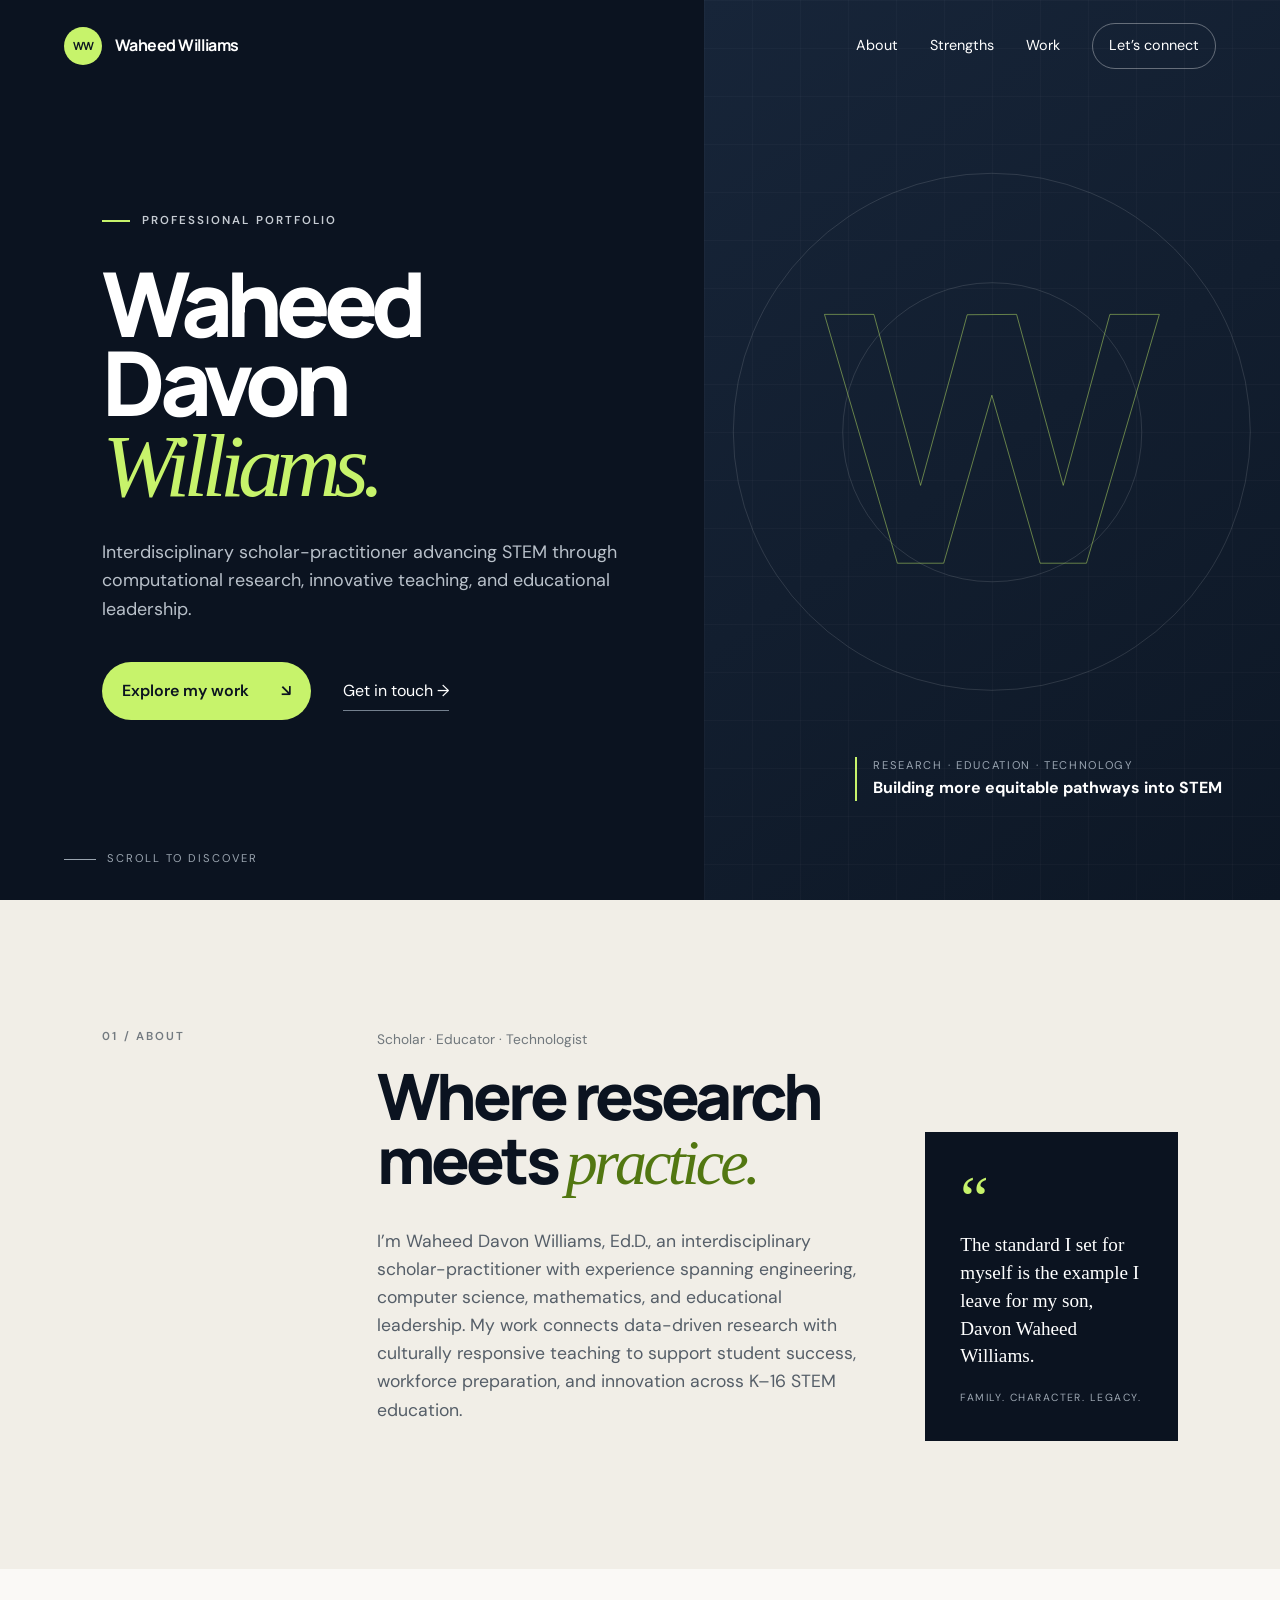
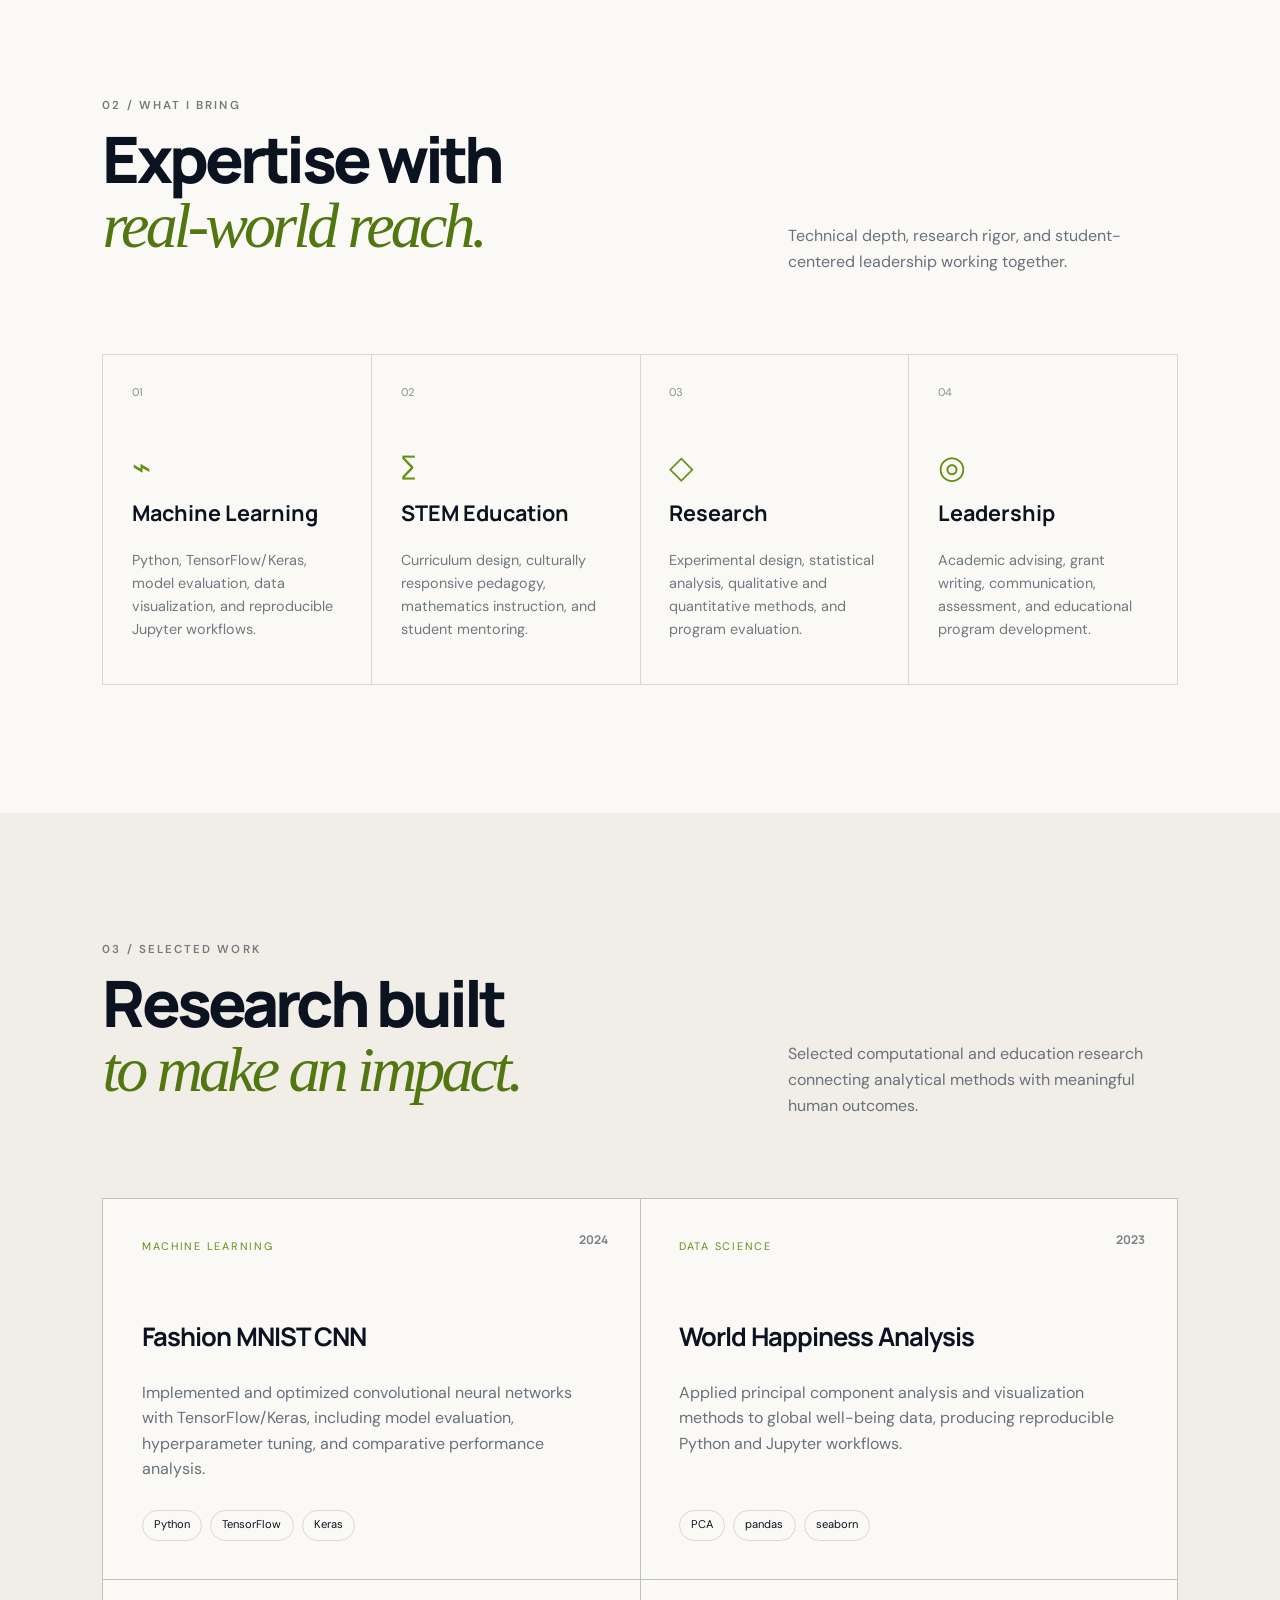
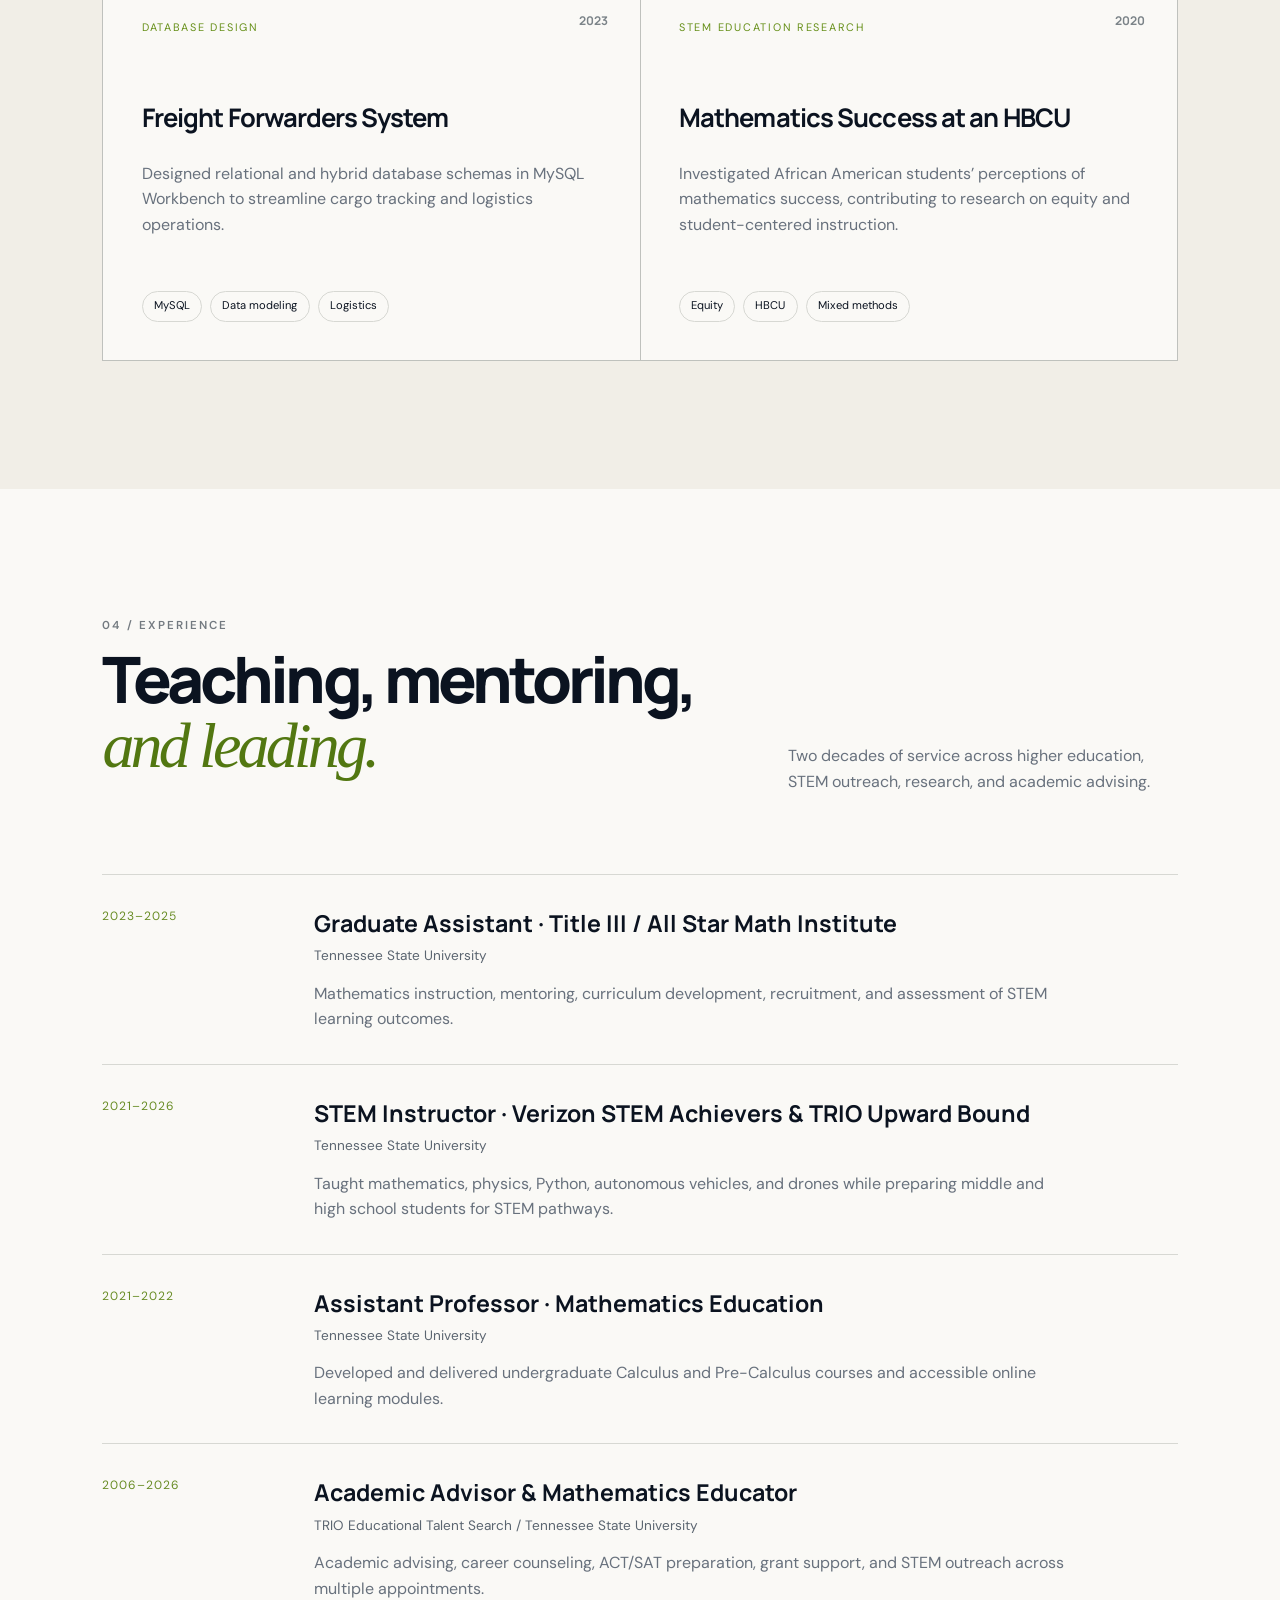
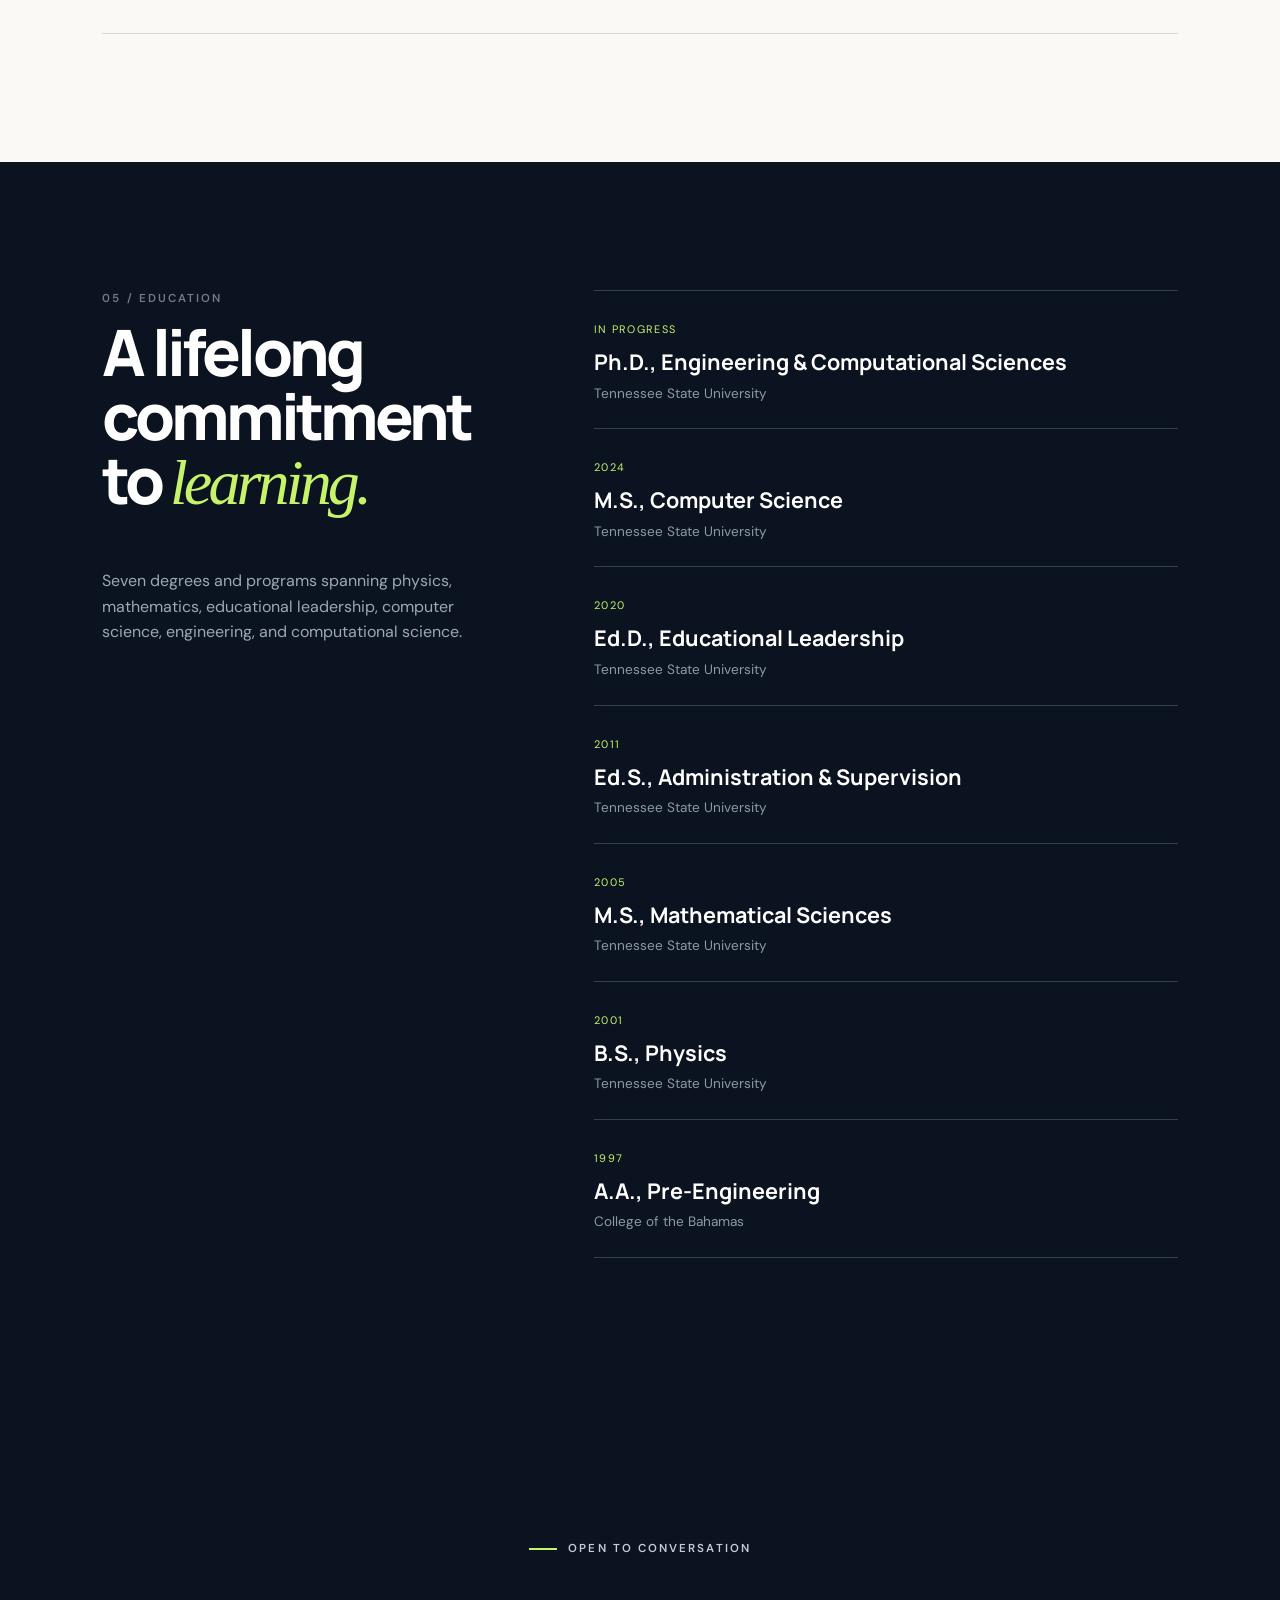
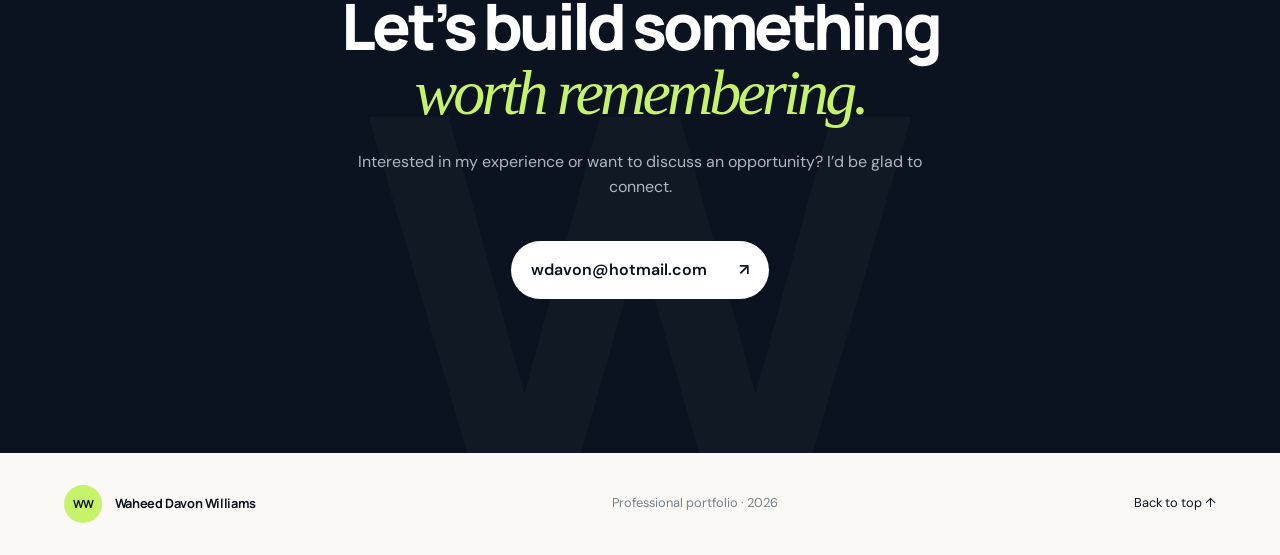
==== index.html @ 02e0afb8 "Publish professional portfolio" ====
<!doctype html>
<html lang="en">
<head>
  <meta charset="utf-8">
  <meta name="viewport" content="width=device-width, initial-scale=1">
  <meta name="description" content="Waheed Davon Williams, Ed.D. — scholar-practitioner in computational science, mathematics, STEM education, and educational leadership.">
  <meta name="theme-color" content="#0b1320">
  <title>Waheed Davon Williams — Professional Portfolio</title>
  <link rel="preconnect" href="https://fonts.googleapis.com">
  <link rel="preconnect" href="https://fonts.gstatic.com" crossorigin>
  <link href="https://fonts.googleapis.com/css2?family=DM+Sans:wght@400;500;600&family=Manrope:wght@600;700;800&display=swap" rel="stylesheet">
  <link rel="stylesheet" href="styles.css">
</head>
<body>
  <a class="skip-link" href="#main">Skip to content</a>
  <header class="site-header" id="top">
    <a class="brand" href="#top" aria-label="Waheed Davon Williams, home">
      <span class="brand-mark">WW</span>
      <span>Waheed Williams</span>
    </a>
    <button class="menu-toggle" type="button" aria-expanded="false" aria-controls="site-nav">
      <span></span><span></span><span></span><span class="sr-only">Open menu</span>
    </button>
    <nav id="site-nav" aria-label="Main navigation">
      <a href="#about">About</a>
      <a href="#strengths">Strengths</a>
      <a href="#work">Work</a>
      <a class="nav-cta" href="#contact">Let’s connect</a>
    </nav>
  </header>

  <main id="main">
    <section class="hero" aria-labelledby="hero-title">
      <div class="hero-copy reveal">
        <p class="eyebrow"><span></span> Professional portfolio</p>
        <h1 id="hero-title">Waheed Davon<br><em>Williams.</em></h1>
        <p class="hero-lede">Interdisciplinary scholar-practitioner advancing STEM through computational research, innovative teaching, and educational leadership.</p>
        <div class="hero-actions">
          <a class="button button-primary" href="#work">Explore my work <span aria-hidden="true">↘</span></a>
          <a class="text-link" href="#contact">Get in touch <span aria-hidden="true">→</span></a>
        </div>
      </div>
      <div class="hero-art reveal" aria-hidden="true">
        <div class="orbit orbit-one"></div>
        <div class="orbit orbit-two"></div>
        <div class="monogram">W</div>
        <div class="hero-note"><span>Research · Education · Technology</span><strong>Building more equitable pathways into STEM</strong></div>
      </div>
      <a class="scroll-cue" href="#about" aria-label="Scroll to about section"><span></span> Scroll to discover</a>
    </section>

    <section class="statement" id="about">
      <p class="section-number">01 / About</p>
      <div class="statement-copy reveal">
        <p class="kicker">Scholar · Educator · Technologist</p>
        <h2>Where research meets <em>practice.</em></h2>
        <p>I’m Waheed Davon Williams, Ed.D., an interdisciplinary scholar-practitioner with experience spanning engineering, computer science, mathematics, and educational leadership. My work connects data-driven research with culturally responsive teaching to support student success, workforce preparation, and innovation across K–16 STEM education.</p>
      </div>
      <aside class="personal-card reveal">
        <span class="quote-mark">“</span>
        <p>The standard I set for myself is the example I leave for my son, Davon Waheed Williams.</p>
        <span class="card-label">Family. Character. Legacy.</span>
      </aside>
    </section>

    <section class="strengths" id="strengths">
      <div class="section-heading reveal">
        <div><p class="section-number">02 / What I bring</p><h2>Expertise with<br><em>real-world reach.</em></h2></div>
        <p>Technical depth, research rigor, and student-centered leadership working together.</p>
      </div>
      <div class="strength-grid">
        <article class="strength-card reveal"><span>01</span><div class="icon">⌁</div><h3>Machine Learning</h3><p>Python, TensorFlow/Keras, model evaluation, data visualization, and reproducible Jupyter workflows.</p></article>
        <article class="strength-card reveal"><span>02</span><div class="icon">∑</div><h3>STEM Education</h3><p>Curriculum design, culturally responsive pedagogy, mathematics instruction, and student mentoring.</p></article>
        <article class="strength-card reveal"><span>03</span><div class="icon">◇</div><h3>Research</h3><p>Experimental design, statistical analysis, qualitative and quantitative methods, and program evaluation.</p></article>
        <article class="strength-card reveal"><span>04</span><div class="icon">◎</div><h3>Leadership</h3><p>Academic advising, grant writing, communication, assessment, and educational program development.</p></article>
      </div>
    </section>

    <section class="work" id="work">
      <div class="section-heading reveal">
        <div><p class="section-number">03 / Selected work</p><h2>Research built<br><em>to make an impact.</em></h2></div>
        <p>Selected computational and education research connecting analytical methods with meaningful human outcomes.</p>
      </div>
      <div class="project-grid">
        <article class="project-card reveal"><span class="project-year">2024</span><p class="project-type">Machine learning</p><h3>Fashion MNIST CNN</h3><p>Implemented and optimized convolutional neural networks with TensorFlow/Keras, including model evaluation, hyperparameter tuning, and comparative performance analysis.</p><div class="tags"><span>Python</span><span>TensorFlow</span><span>Keras</span></div></article>
        <article class="project-card reveal"><span class="project-year">2023</span><p class="project-type">Data science</p><h3>World Happiness Analysis</h3><p>Applied principal component analysis and visualization methods to global well-being data, producing reproducible Python and Jupyter workflows.</p><div class="tags"><span>PCA</span><span>pandas</span><span>seaborn</span></div></article>
        <article class="project-card reveal"><span class="project-year">2023</span><p class="project-type">Database design</p><h3>Freight Forwarders System</h3><p>Designed relational and hybrid database schemas in MySQL Workbench to streamline cargo tracking and logistics operations.</p><div class="tags"><span>MySQL</span><span>Data modeling</span><span>Logistics</span></div></article>
        <article class="project-card reveal"><span class="project-year">2020</span><p class="project-type">STEM education research</p><h3>Mathematics Success at an HBCU</h3><p>Investigated African American students’ perceptions of mathematics success, contributing to research on equity and student-centered instruction.</p><div class="tags"><span>Equity</span><span>HBCU</span><span>Mixed methods</span></div></article>
      </div>
    </section>

    <section class="experience" id="experience">
      <div class="section-heading reveal"><div><p class="section-number">04 / Experience</p><h2>Teaching, mentoring,<br><em>and leading.</em></h2></div><p>Two decades of service across higher education, STEM outreach, research, and academic advising.</p></div>
      <div class="timeline reveal">
        <article><p>2023–2025</p><div><h3>Graduate Assistant · Title III / All Star Math Institute</h3><span>Tennessee State University</span><p>Mathematics instruction, mentoring, curriculum development, recruitment, and assessment of STEM learning outcomes.</p></div></article>
        <article><p>2021–2026</p><div><h3>STEM Instructor · Verizon STEM Achievers & TRIO Upward Bound</h3><span>Tennessee State University</span><p>Taught mathematics, physics, Python, autonomous vehicles, and drones while preparing middle and high school students for STEM pathways.</p></div></article>
        <article><p>2021–2022</p><div><h3>Assistant Professor · Mathematics Education</h3><span>Tennessee State University</span><p>Developed and delivered undergraduate Calculus and Pre-Calculus courses and accessible online learning modules.</p></div></article>
        <article><p>2006–2026</p><div><h3>Academic Advisor & Mathematics Educator</h3><span>TRIO Educational Talent Search / Tennessee State University</span><p>Academic advising, career counseling, ACT/SAT preparation, grant support, and STEM outreach across multiple appointments.</p></div></article>
      </div>
    </section>

    <section class="education" id="education">
      <div class="education-intro reveal"><p class="section-number">05 / Education</p><h2>A lifelong commitment<br>to <em>learning.</em></h2><p>Seven degrees and programs spanning physics, mathematics, educational leadership, computer science, engineering, and computational science.</p></div>
      <div class="degree-list reveal">
        <article><span>In progress</span><h3>Ph.D., Engineering & Computational Sciences</h3><p>Tennessee State University</p></article>
        <article><span>2024</span><h3>M.S., Computer Science</h3><p>Tennessee State University</p></article>
        <article><span>2020</span><h3>Ed.D., Educational Leadership</h3><p>Tennessee State University</p></article>
        <article><span>2011</span><h3>Ed.S., Administration & Supervision</h3><p>Tennessee State University</p></article>
        <article><span>2005</span><h3>M.S., Mathematical Sciences</h3><p>Tennessee State University</p></article>
        <article><span>2001</span><h3>B.S., Physics</h3><p>Tennessee State University</p></article>
        <article><span>1997</span><h3>A.A., Pre-Engineering</h3><p>College of the Bahamas</p></article>
      </div>
    </section>

    <section class="contact" id="contact">
      <div class="contact-inner reveal">
        <p class="eyebrow"><span></span> Open to conversation</p>
        <h2>Let’s build something<br><em>worth remembering.</em></h2>
        <p>Interested in my experience or want to discuss an opportunity? I’d be glad to connect.</p>
        <a class="button button-light" href="mailto:wdavon@hotmail.com">wdavon@hotmail.com <span aria-hidden="true">↗</span></a>
      </div>
    </section>
  </main>

  <footer>
    <a class="brand footer-brand" href="#top"><span class="brand-mark">WW</span><span>Waheed Davon Williams</span></a>
    <p>Professional portfolio · <span id="year"></span></p>
    <a href="#top">Back to top ↑</a>
  </footer>
  <script src="script.js"></script>
</body>
</html>
---- styles.css ----
:root{--ink:#0b1320;--cream:#f1eee7;--paper:#faf9f6;--lime:#c7f36b;--muted:#68717d;--line:#d7d8d3;--serif:Georgia,'Times New Roman',serif;--sans:'DM Sans',Arial,sans-serif;--display:'Manrope',Arial,sans-serif}
*{box-sizing:border-box}html{scroll-behavior:smooth}body{margin:0;background:var(--paper);color:var(--ink);font-family:var(--sans);font-size:16px;line-height:1.6}a{color:inherit;text-decoration:none}button{font:inherit}.skip-link{position:fixed;left:1rem;top:-4rem;background:var(--lime);padding:.7rem 1rem;z-index:100}.skip-link:focus{top:1rem}.sr-only{position:absolute;width:1px;height:1px;padding:0;margin:-1px;overflow:hidden;clip:rect(0,0,0,0);white-space:nowrap;border:0}
.site-header{height:92px;display:flex;align-items:center;justify-content:space-between;padding:0 clamp(1.25rem,5vw,5.5rem);position:absolute;width:100%;z-index:10;color:white}.brand{display:flex;align-items:center;gap:.8rem;font-family:var(--display);font-weight:700;letter-spacing:-.03em}.brand-mark{width:38px;height:38px;border-radius:50%;display:grid;place-items:center;background:var(--lime);color:var(--ink);font-size:.7rem;letter-spacing:-.08em}.site-header nav{display:flex;align-items:center;gap:2rem;font-size:.9rem}.site-header nav a:not(.nav-cta):hover{color:var(--lime)}.nav-cta{border:1px solid rgba(255,255,255,.35);padding:.65rem 1rem;border-radius:2rem}.nav-cta:hover{background:white;color:var(--ink)}.menu-toggle{display:none;background:none;border:0;padding:.5rem}.menu-toggle span:not(.sr-only){display:block;width:24px;height:2px;background:#fff;margin:5px}
.hero{min-height:760px;height:100vh;display:grid;grid-template-columns:55% 45%;background:var(--ink);color:white;position:relative;overflow:hidden}.hero-copy{align-self:center;padding:7rem 2rem 5rem clamp(1.25rem,8vw,9rem);position:relative;z-index:2}.eyebrow,.section-number{text-transform:uppercase;letter-spacing:.18em;font-size:.72rem;font-weight:600}.eyebrow{display:flex;align-items:center;gap:.7rem;color:#c6ccd3}.eyebrow span{width:28px;height:2px;background:var(--lime)}h1,h2,h3,p{margin-top:0}h1{font:800 clamp(3.7rem,7vw,7.8rem)/.89 var(--display);letter-spacing:-.075em;margin:2rem 0}h1 em,h2 em{font-family:var(--serif);font-weight:400;color:var(--lime)}.hero-lede{max-width:620px;color:#b9c1ca;font-size:clamp(1.05rem,1.4vw,1.3rem)}.hero-actions{display:flex;align-items:center;gap:2rem;margin-top:2.4rem}.button{display:inline-flex;align-items:center;justify-content:space-between;gap:2rem;border-radius:3rem;padding:1rem 1.25rem;font-weight:600}.button-primary{background:var(--lime);color:var(--ink)}.button:hover span{transform:translate(3px,-3px)}.button span{transition:.2s}.text-link{border-bottom:1px solid #74808e;padding:.4rem 0}.hero-art{position:relative;background:linear-gradient(145deg,#172539,#0d1725);overflow:hidden}.hero-art:after{content:"";position:absolute;inset:0;background-image:linear-gradient(rgba(255,255,255,.025) 1px,transparent 1px),linear-gradient(90deg,rgba(255,255,255,.025) 1px,transparent 1px);background-size:48px 48px}.monogram{position:absolute;z-index:2;left:50%;top:48%;transform:translate(-50%,-50%);font:800 clamp(12rem,27vw,30rem)/1 var(--display);color:transparent;-webkit-text-stroke:1px rgba(199,243,107,.55);opacity:.85}.orbit{position:absolute;border:1px solid rgba(255,255,255,.12);border-radius:50%;left:50%;top:48%;transform:translate(-50%,-50%)}.orbit-one{width:52%;aspect-ratio:1}.orbit-two{width:90%;aspect-ratio:1}.hero-note{position:absolute;z-index:3;right:10%;bottom:11%;border-left:2px solid var(--lime);padding-left:1rem;display:flex;flex-direction:column}.hero-note span{font-size:.7rem;text-transform:uppercase;letter-spacing:.15em;color:#99a4b1}.scroll-cue{position:absolute;z-index:4;bottom:2rem;left:clamp(1.25rem,5vw,5.5rem);font-size:.7rem;text-transform:uppercase;letter-spacing:.17em;color:#9aa4af;display:flex;align-items:center;gap:.7rem}.scroll-cue span{display:block;width:32px;height:1px;background:#9aa4af}
.statement,.strengths,.work{padding:clamp(5rem,10vw,9rem) clamp(1.25rem,8vw,9rem)}.statement{display:grid;grid-template-columns:1fr 2.3fr 1.2fr;gap:clamp(2rem,5vw,6rem);background:var(--cream)}.section-number{color:#737a80}.kicker{color:#70777c;font-size:.86rem}.statement h2,.section-heading h2,.contact h2{font:800 clamp(2.7rem,5vw,5rem)/1 var(--display);letter-spacing:-.06em;margin:.5rem 0 2rem}.statement h2 em,.section-heading h2 em{color:#527711}.statement-copy>p:last-child{font-size:1.1rem;color:#555e68;max-width:700px}.personal-card{align-self:end;background:var(--ink);color:white;padding:2.2rem;min-height:300px;display:flex;flex-direction:column;justify-content:space-between}.quote-mark{font:4rem/1 var(--serif);color:var(--lime)}.personal-card p{font:1.2rem/1.45 var(--serif)}.card-label{font-size:.65rem;color:#9da7b2;text-transform:uppercase;letter-spacing:.14em}
.strengths{background:var(--paper)}.section-heading{display:flex;justify-content:space-between;gap:3rem;align-items:end;margin-bottom:4rem}.section-heading>p{max-width:390px;color:var(--muted)}.strength-grid{display:grid;grid-template-columns:repeat(4,1fr);border-top:1px solid var(--line);border-left:1px solid var(--line)}.strength-card{padding:1.8rem;min-height:330px;border-right:1px solid var(--line);border-bottom:1px solid var(--line);display:flex;flex-direction:column;transition:.25s}.strength-card:hover{background:var(--ink);color:white;transform:translateY(-6px)}.strength-card>span{font-size:.7rem;color:#8a9094}.strength-card .icon{font-size:2rem;color:#668f18;margin:2.5rem 0 auto}.strength-card h3{font:700 1.35rem var(--display)}.strength-card p{font-size:.9rem;color:#707880}.strength-card:hover p{color:#abb5bf}
.work{background:var(--cream)}.work-placeholder{display:grid;grid-template-columns:160px 1fr auto;gap:2rem;align-items:center;background:var(--ink);color:white;padding:2rem}.placeholder-mark{height:150px;display:grid;place-items:center;background:var(--lime);color:var(--ink);font:800 2rem var(--display)}.work-placeholder span{color:var(--lime);font-size:.7rem;text-transform:uppercase;letter-spacing:.15em}.work-placeholder h3{font:700 clamp(1.5rem,2.5vw,2.5rem) var(--display);margin:.6rem 0}.work-placeholder p{color:#9ca7b3;margin:0}.work-placeholder>a{font-size:2rem;padding:1rem}
.contact{background:var(--ink);color:white;text-align:center;padding:clamp(6rem,12vw,11rem) 1.5rem;position:relative;overflow:hidden}.contact:before{content:"W";position:absolute;inset:auto 0 -20%;font:800 35rem/1 var(--display);color:rgba(255,255,255,.025)}.contact-inner{position:relative;z-index:1;display:flex;flex-direction:column;align-items:center}.contact h2{margin:1.5rem 0}.contact p:not(.eyebrow){color:#aeb7c1;max-width:600px}.button-light{background:white;color:var(--ink);margin-top:1.6rem}.contact small{margin-top:1rem;color:#77828f}footer{padding:2rem clamp(1.25rem,5vw,5.5rem);display:flex;justify-content:space-between;align-items:center;font-size:.8rem}footer p{margin:0;color:#7a8188}
.reveal{opacity:0;transform:translateY(25px);transition:opacity .7s ease,transform .7s ease}.reveal.visible{opacity:1;transform:none}
@media(max-width:900px){.site-header nav{display:none;position:absolute;top:75px;right:1.25rem;left:1.25rem;background:var(--paper);color:var(--ink);padding:1.5rem;flex-direction:column;align-items:flex-start}.site-header nav.open{display:flex}.menu-toggle{display:block}.hero{height:auto;min-height:900px;grid-template-columns:1fr}.hero-copy{padding-top:10rem}.hero-art{min-height:350px}.scroll-cue{display:none}.statement{grid-template-columns:1fr}.personal-card{max-width:420px}.strength-grid{grid-template-columns:repeat(2,1fr)}.section-heading{align-items:start}.work-placeholder{grid-template-columns:100px 1fr}.placeholder-mark{height:100px}.work-placeholder>a{display:none}}
@media(max-width:580px){.site-header{height:74px}.brand>span:last-child{font-size:.9rem}.hero-copy{padding:8rem 1.25rem 4rem}.hero-actions{align-items:flex-start;flex-direction:column;gap:1rem}h1{font-size:3.5rem}.statement,.strengths,.work{padding:4.5rem 1.25rem}.section-heading{display:block}.strength-grid{grid-template-columns:1fr}.strength-card{min-height:260px}.work-placeholder{grid-template-columns:1fr}.placeholder-mark{width:80px;height:80px}.contact{padding:6rem 1.25rem}footer{flex-direction:column;gap:1.2rem}.footer-brand{order:-1}}
@media(prefers-reduced-motion:reduce){html{scroll-behavior:auto}.reveal{opacity:1;transform:none;transition:none}}

/* Resume-driven portfolio sections */
.experience,.education{padding:clamp(5rem,10vw,9rem) clamp(1.25rem,8vw,9rem)}
.project-grid{display:grid;grid-template-columns:repeat(2,1fr);gap:1px;background:#bfc1bd;border:1px solid #bfc1bd}.project-card{background:var(--paper);padding:clamp(1.5rem,3vw,3rem);min-height:380px;position:relative;display:flex;flex-direction:column}.project-year{position:absolute;right:2rem;top:2rem;font:700 .75rem var(--display);color:#7b8388}.project-type{text-transform:uppercase;letter-spacing:.16em;font-size:.68rem;color:#668f18;margin-bottom:4rem}.project-card h3{font:700 clamp(1.5rem,2vw,2rem) var(--display);letter-spacing:-.035em}.project-card>p:not(.project-type){color:var(--muted);max-width:520px}.tags{display:flex;gap:.5rem;flex-wrap:wrap;margin-top:auto}.tags span{font-size:.7rem;border:1px solid var(--line);border-radius:2rem;padding:.35rem .7rem}
.experience{background:var(--paper)}.timeline{border-top:1px solid var(--line)}.timeline article{display:grid;grid-template-columns:180px 1fr;gap:2rem;padding:2rem 0;border-bottom:1px solid var(--line)}.timeline article>p{font-size:.75rem;color:#688c24;letter-spacing:.08em}.timeline h3{font:700 clamp(1.15rem,2vw,1.45rem) var(--display);margin:0 0 .2rem}.timeline span{font-size:.85rem;color:#5b6570}.timeline div>p{color:var(--muted);margin:.8rem 0 0;max-width:760px}
.education{background:var(--ink);color:white;display:grid;grid-template-columns:1fr 1.5fr;gap:clamp(3rem,8vw,9rem)}.education-intro{position:sticky;top:3rem;align-self:start}.education-intro h2{font:800 clamp(2.7rem,5vw,5rem)/1 var(--display);letter-spacing:-.06em}.education-intro h2 em{font-family:var(--serif);font-weight:400;color:var(--lime)}.education-intro>p:last-child{color:#9da8b4;max-width:450px}.degree-list article{border-top:1px solid #35404c;padding:1.5rem 0}.degree-list article:last-child{border-bottom:1px solid #35404c}.degree-list span{color:var(--lime);font-size:.68rem;text-transform:uppercase;letter-spacing:.12em}.degree-list h3{font:700 clamp(1rem,1.8vw,1.35rem) var(--display);margin:.4rem 0}.degree-list p{color:#8d99a6;margin:0;font-size:.85rem}
@media(max-width:900px){.project-grid{grid-template-columns:1fr}.education{grid-template-columns:1fr}.education-intro{position:static}}
@media(max-width:580px){.experience,.education{padding:4.5rem 1.25rem}.project-card{min-height:360px}.timeline article{grid-template-columns:1fr;gap:.3rem}}
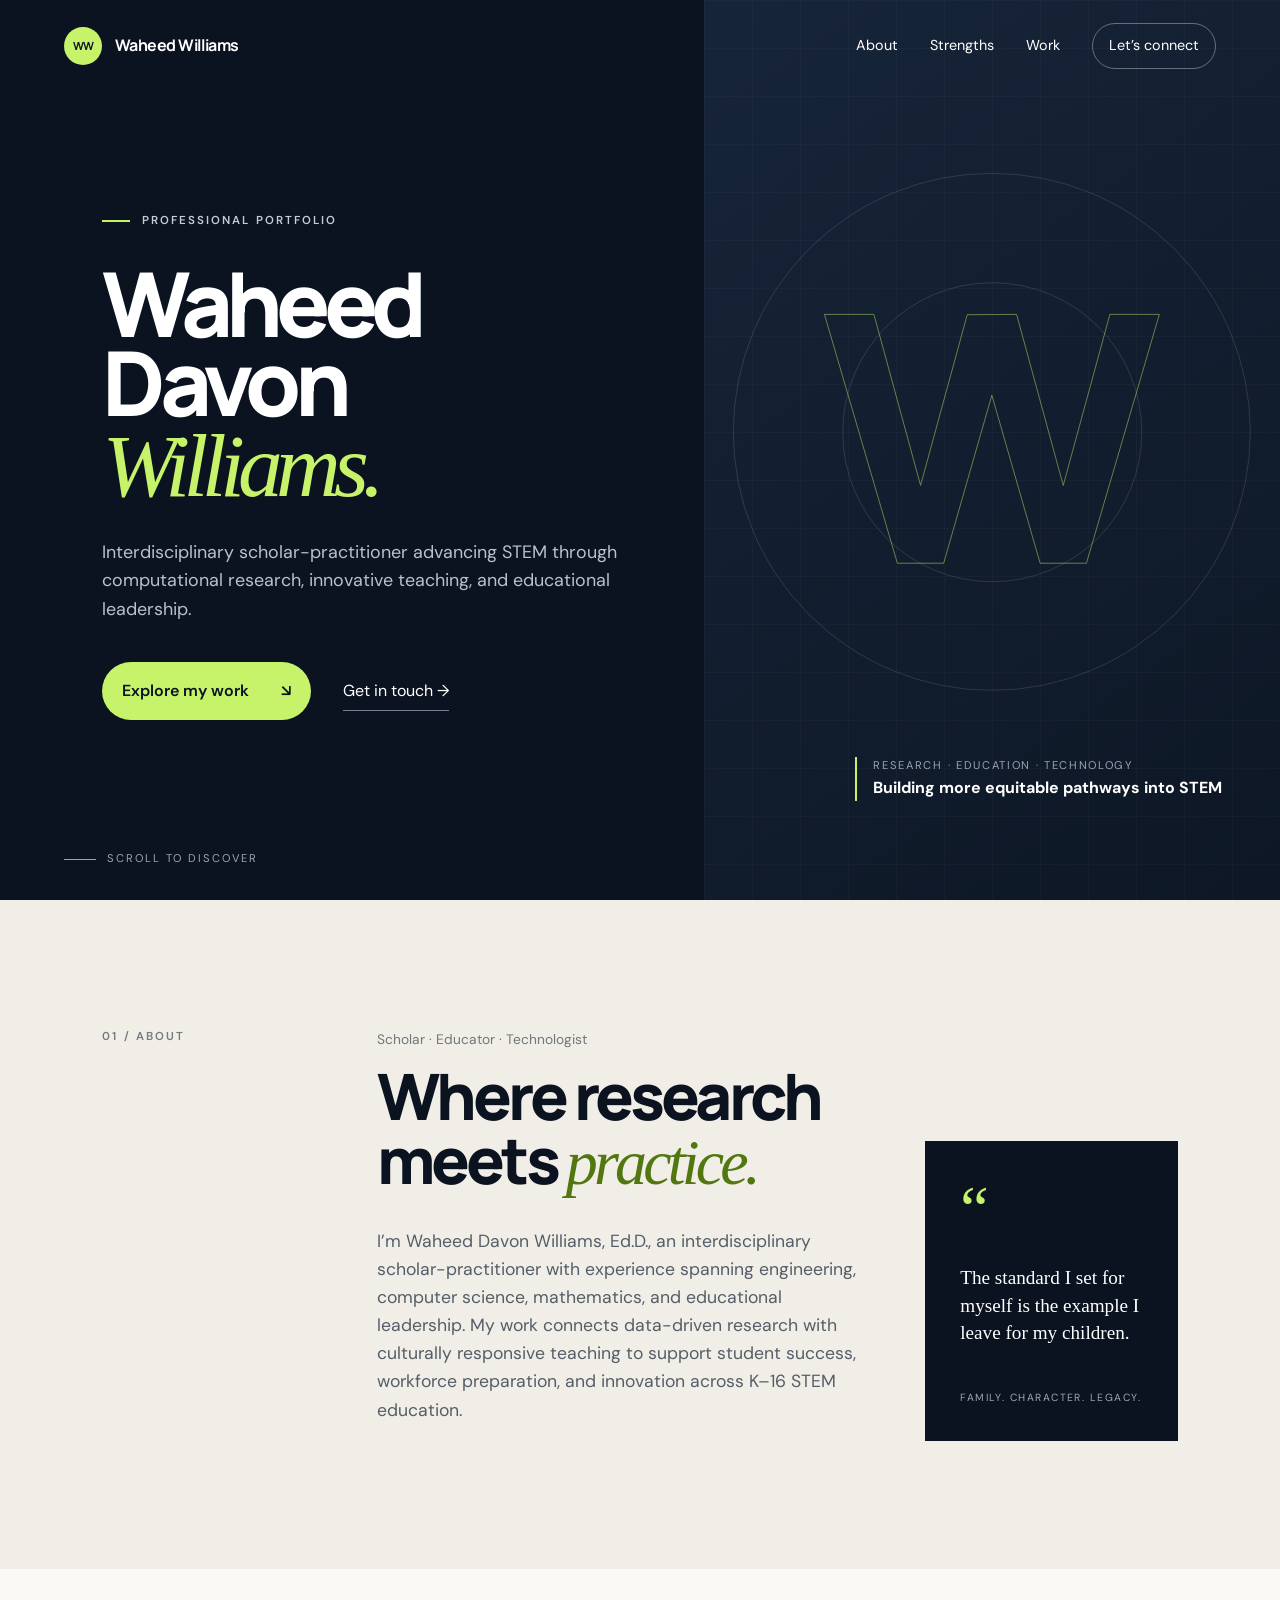
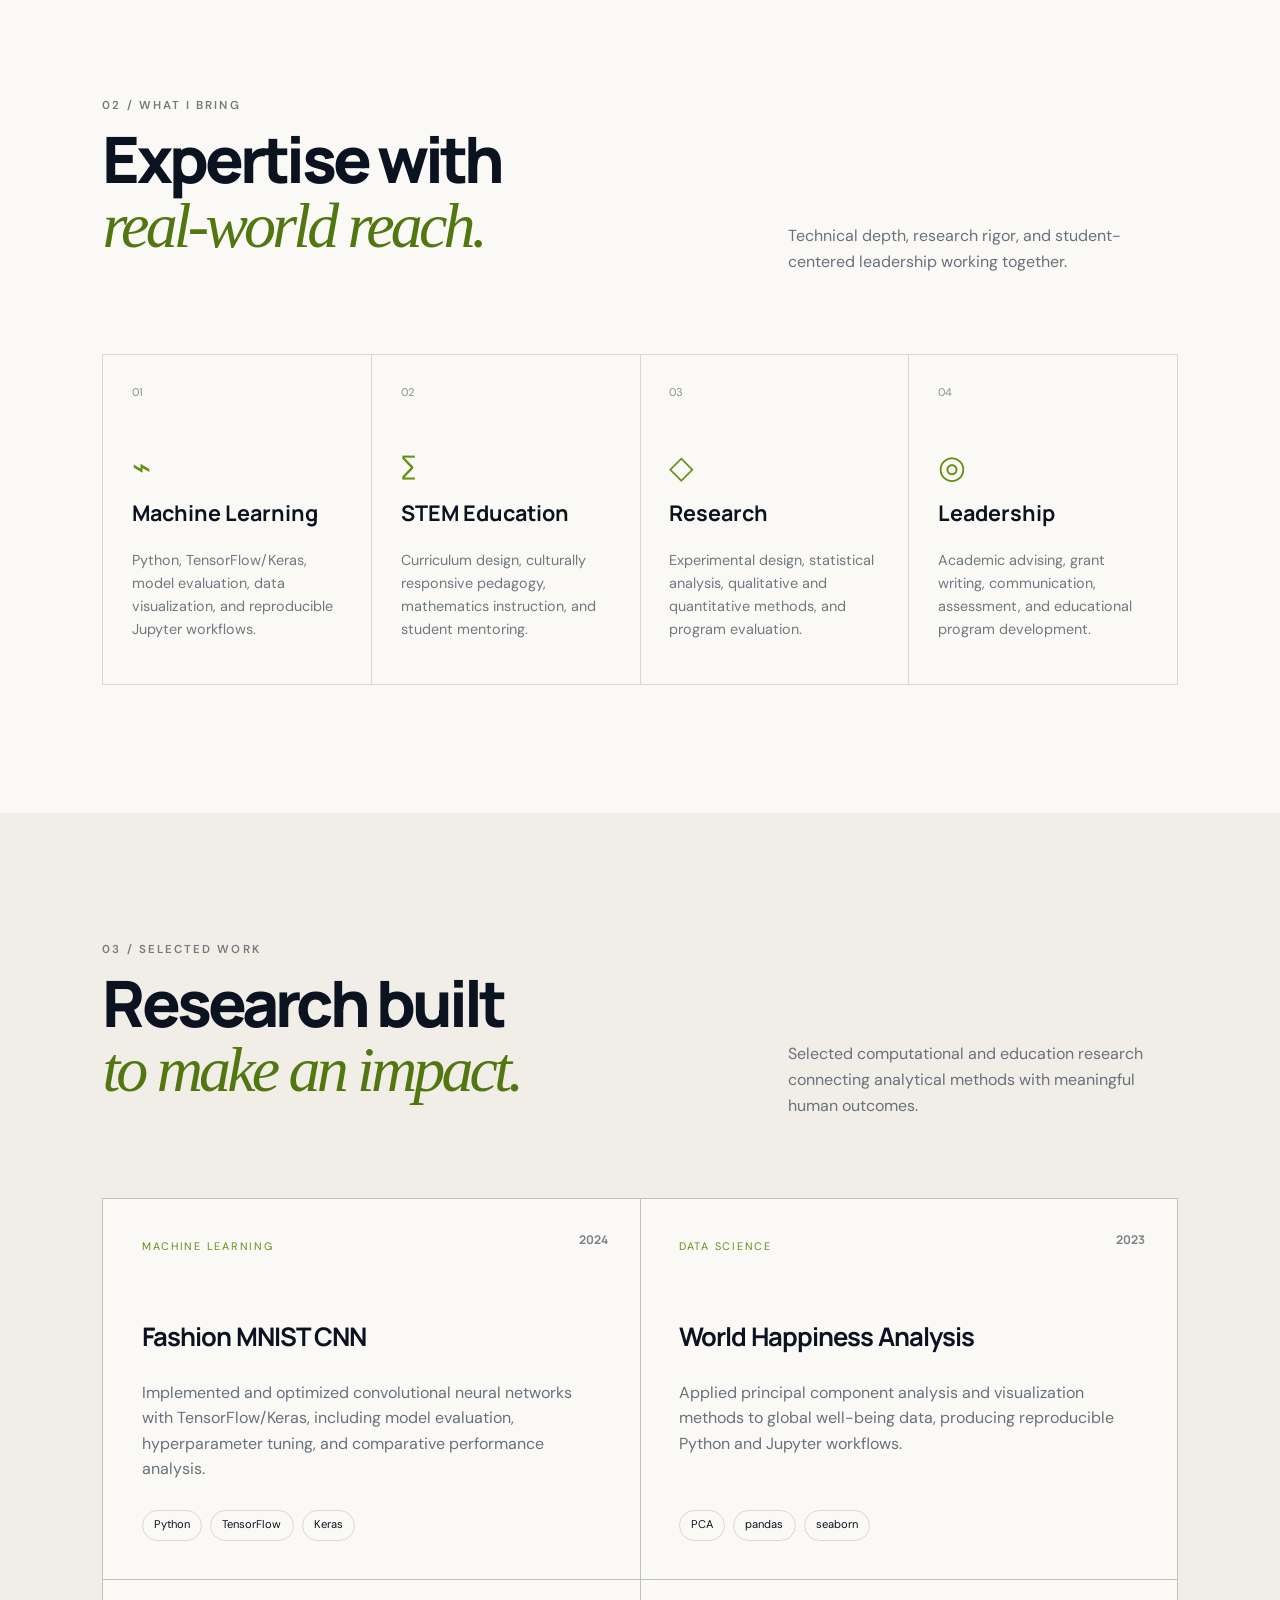
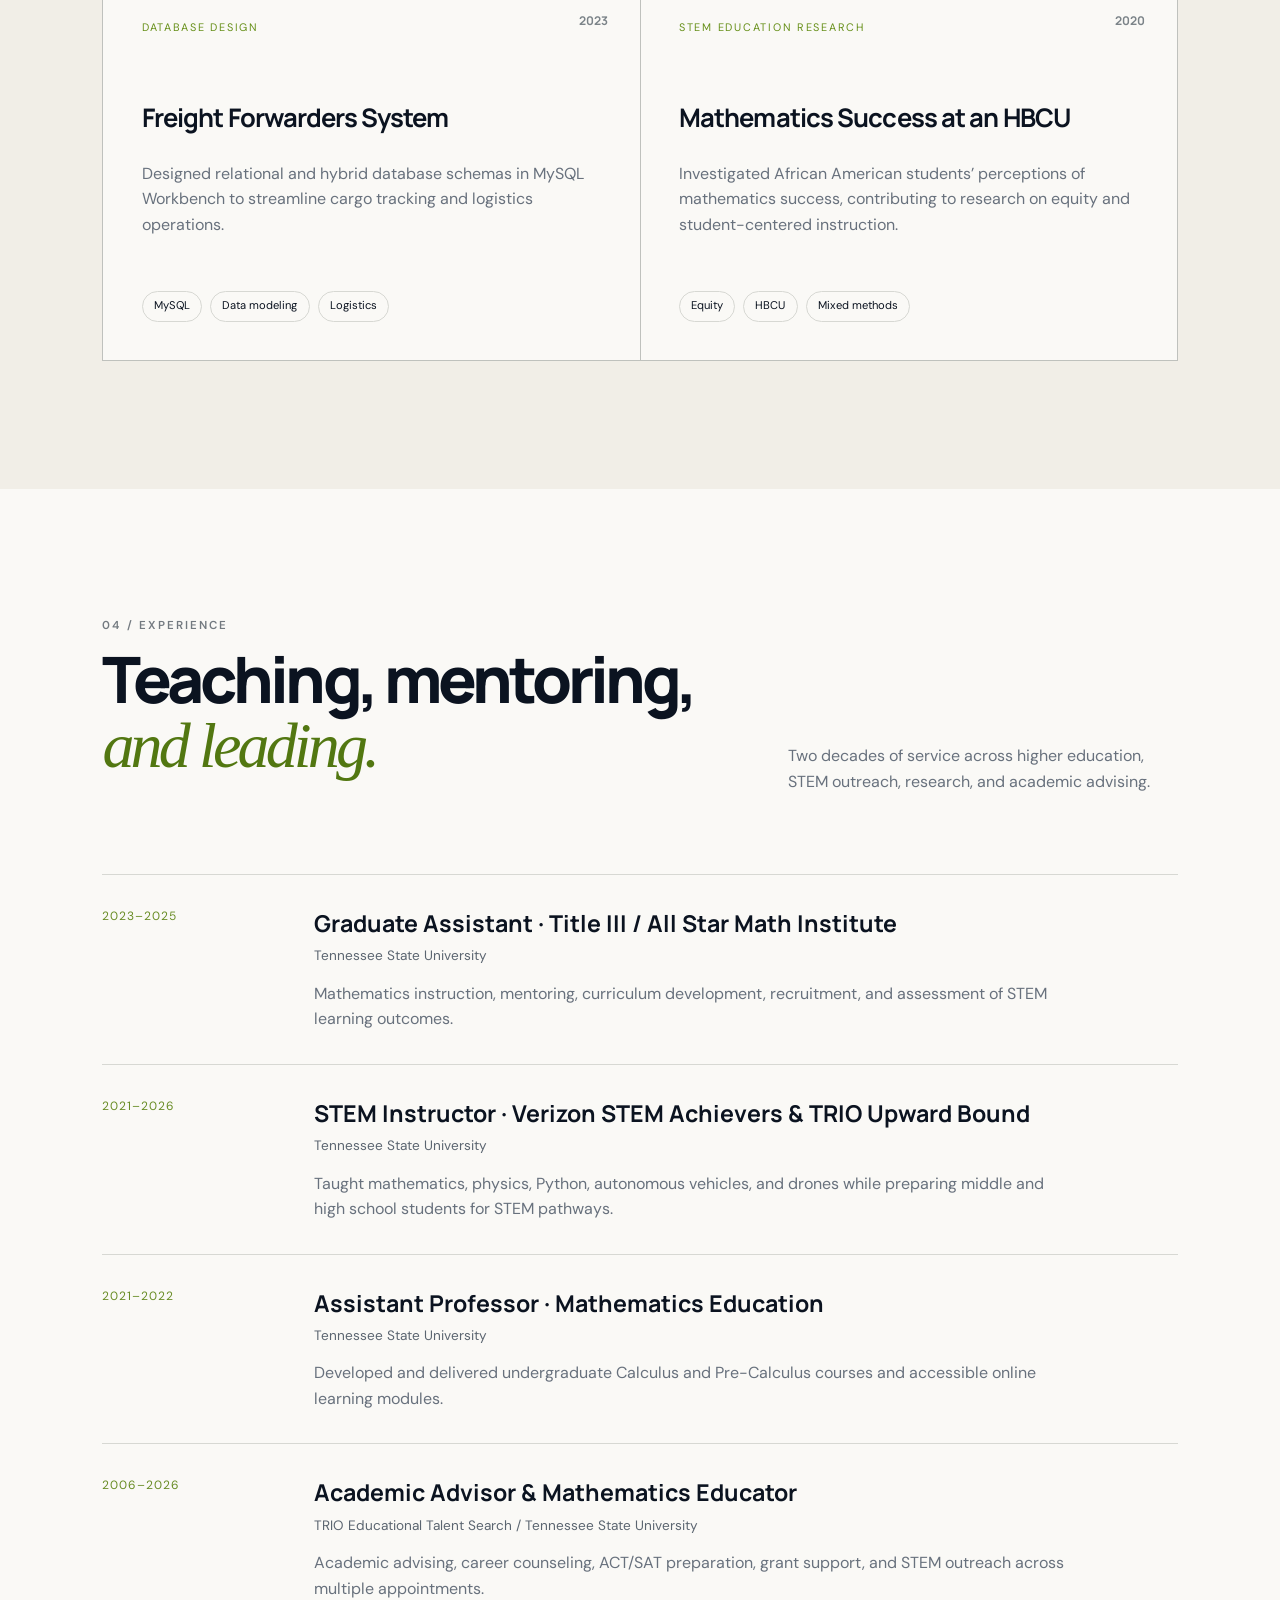
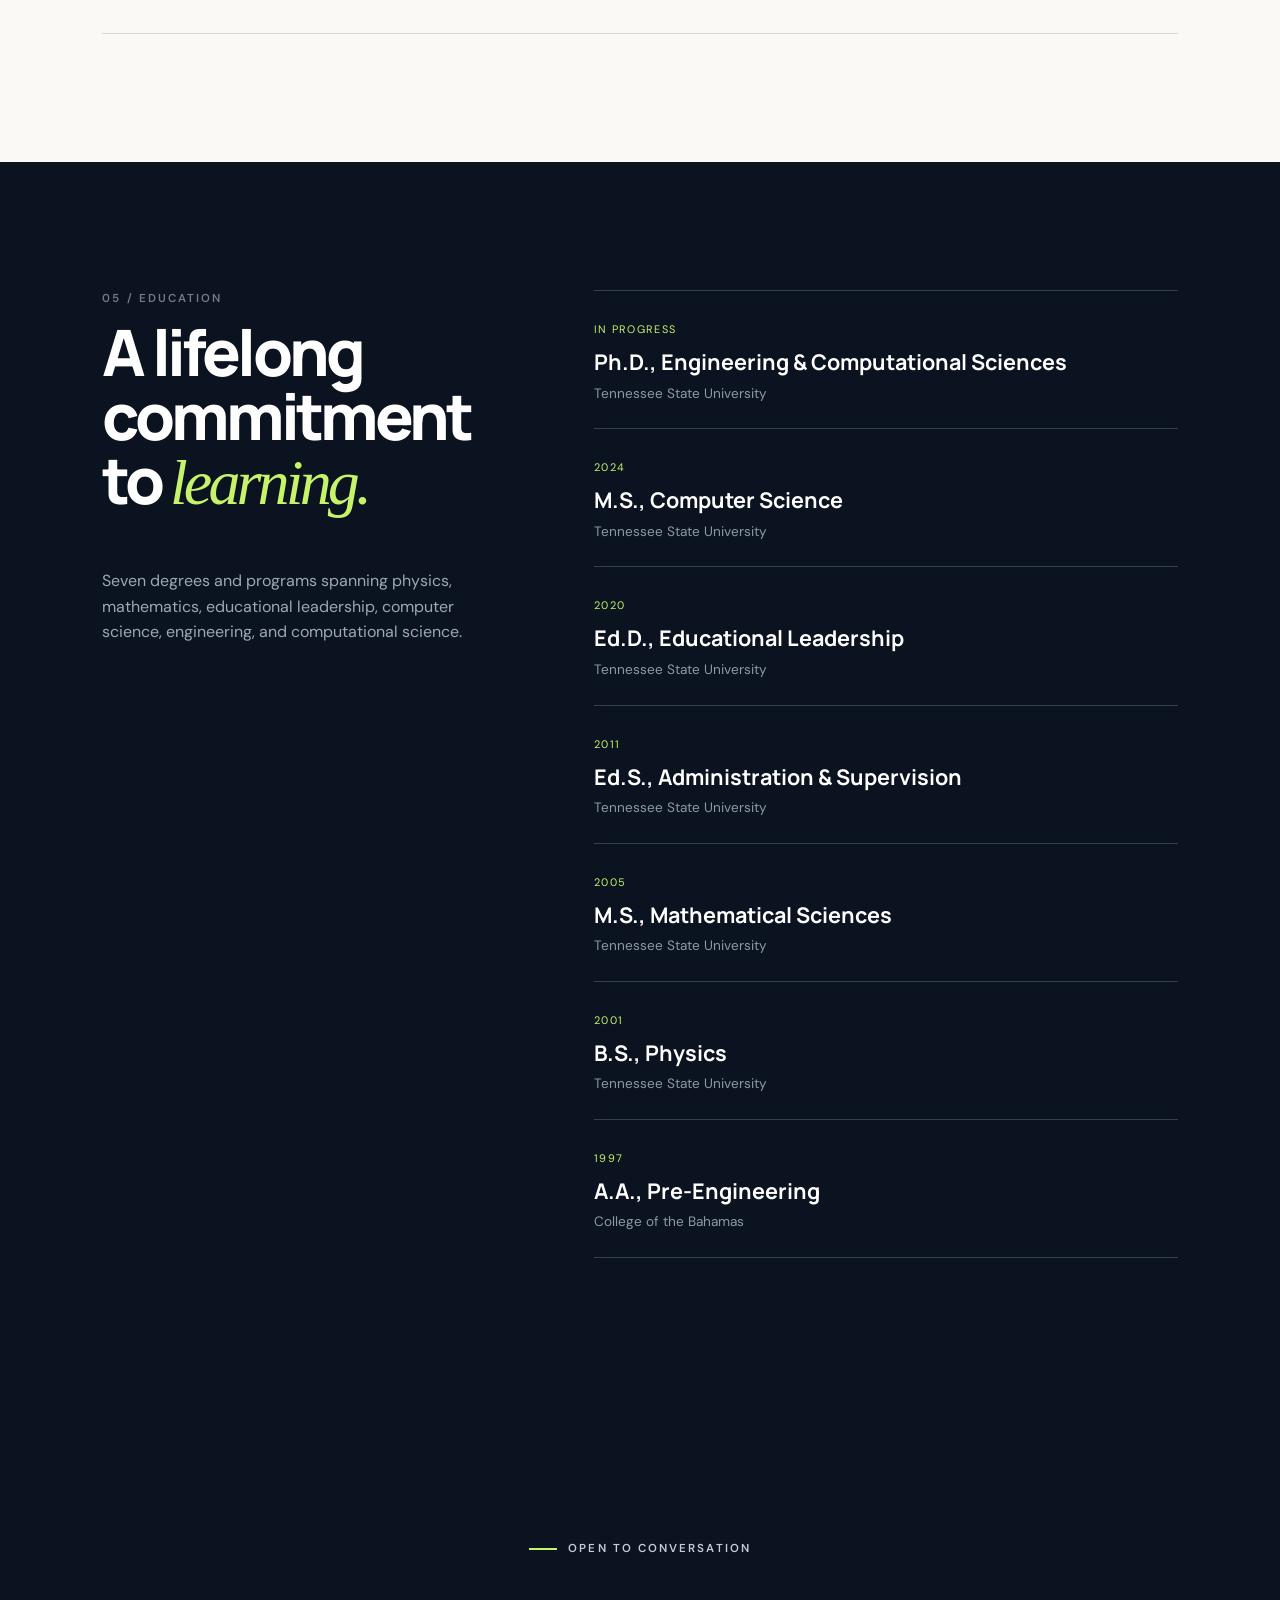
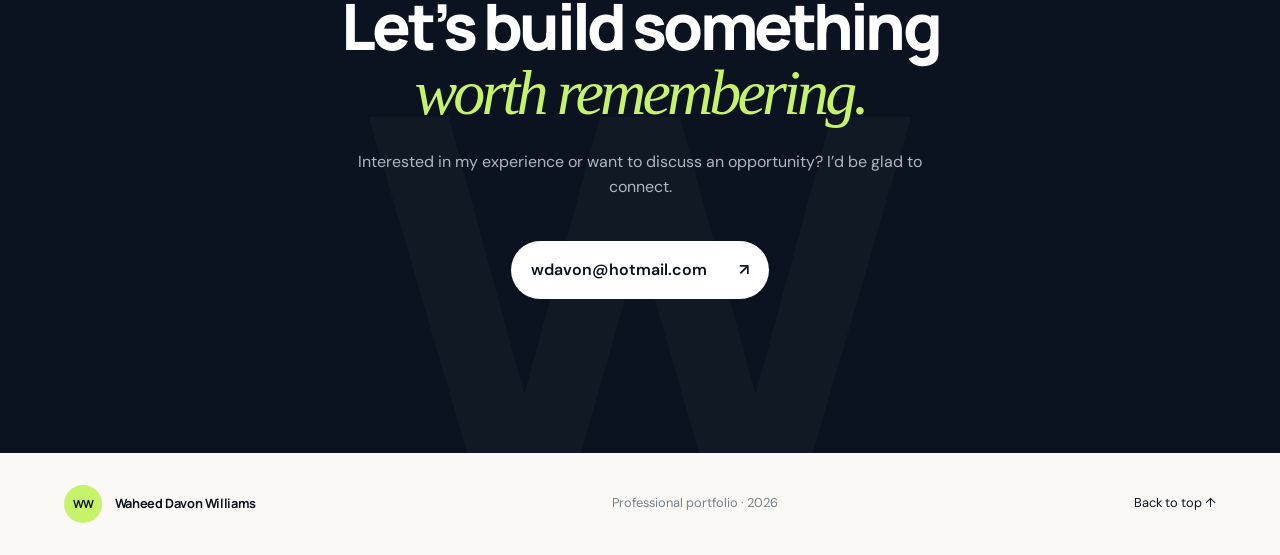
==== commit 1450a285: "Update personal quote to reflect plural children" ====
--- a/index.html
+++ b/index.html
@@ -58,7 +58,7 @@
       </div>
       <aside class="personal-card reveal">
         <span class="quote-mark">“</span>
-        <p>The standard I set for myself is the example I leave for my son, Davon Waheed Williams.</p>
+        <p>The standard I set for myself is the example I leave for my children.</p>
         <span class="card-label">Family. Character. Legacy.</span>
       </aside>
     </section>
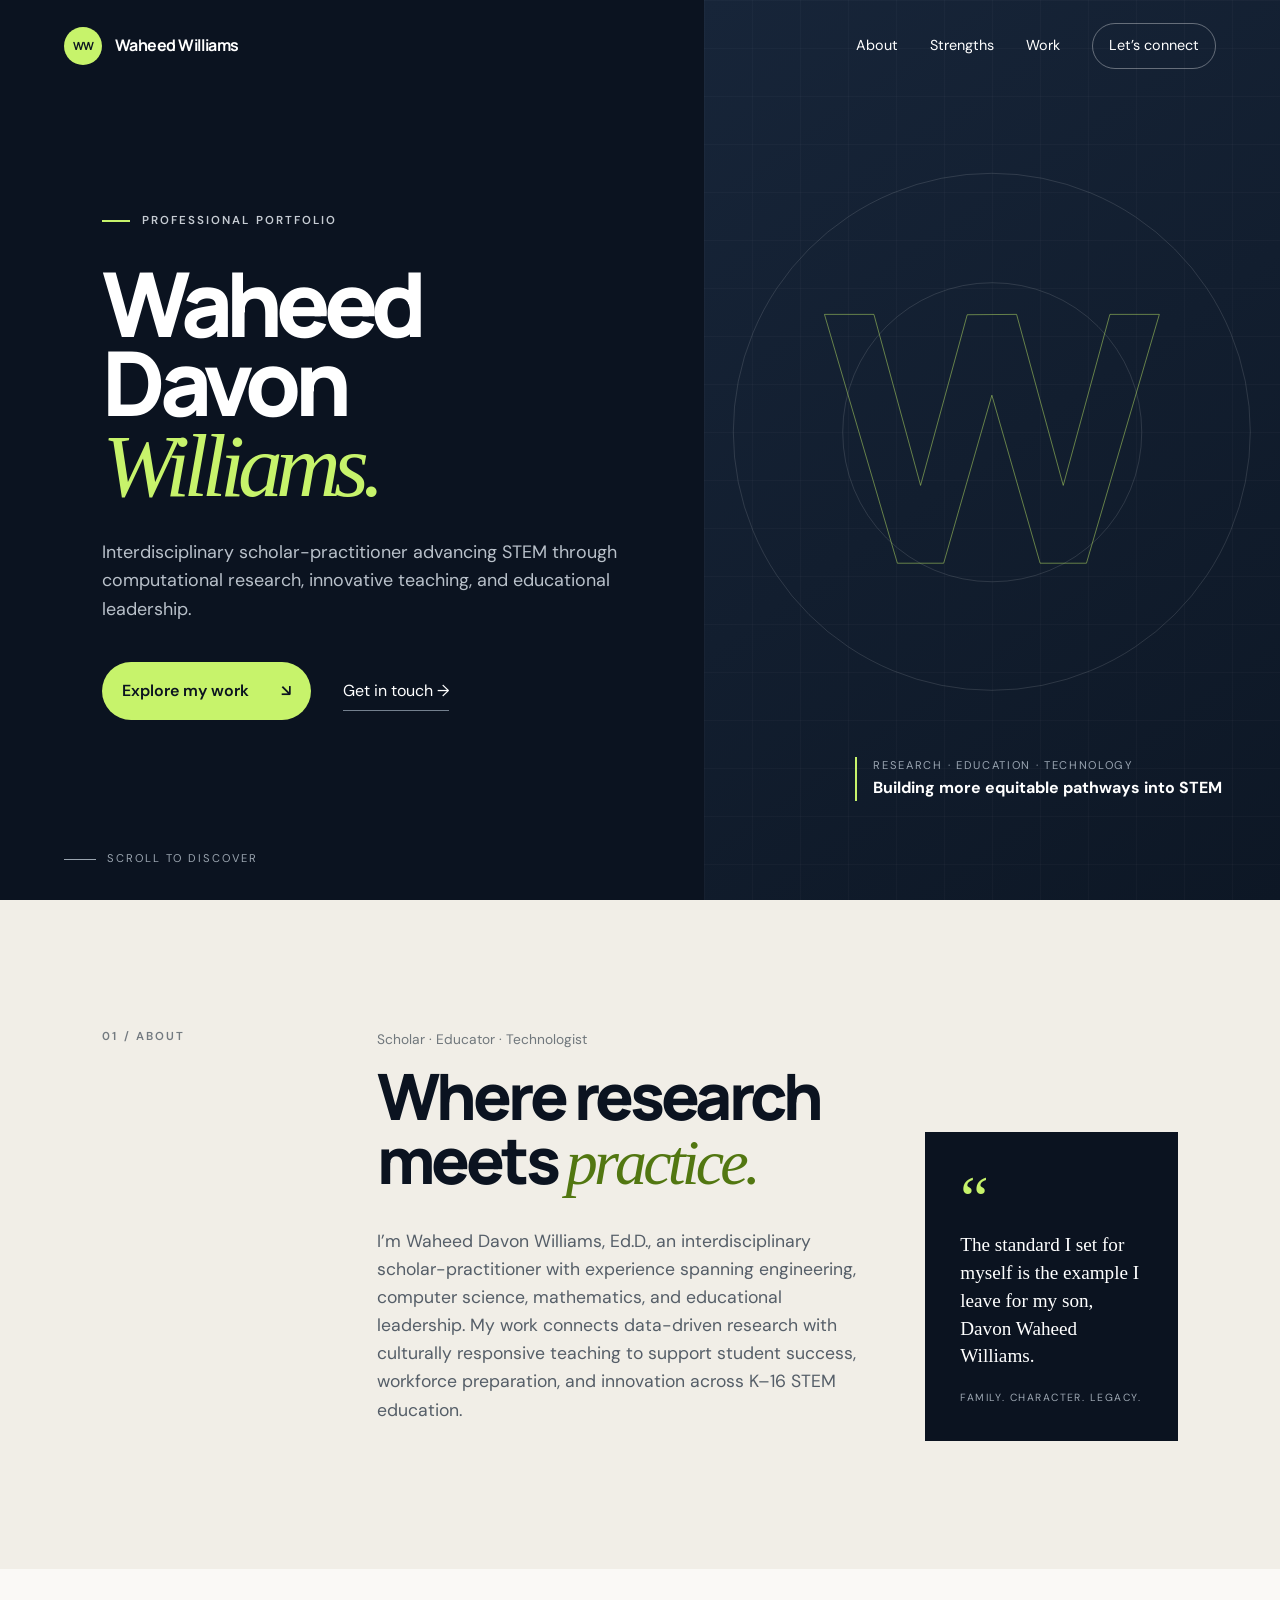
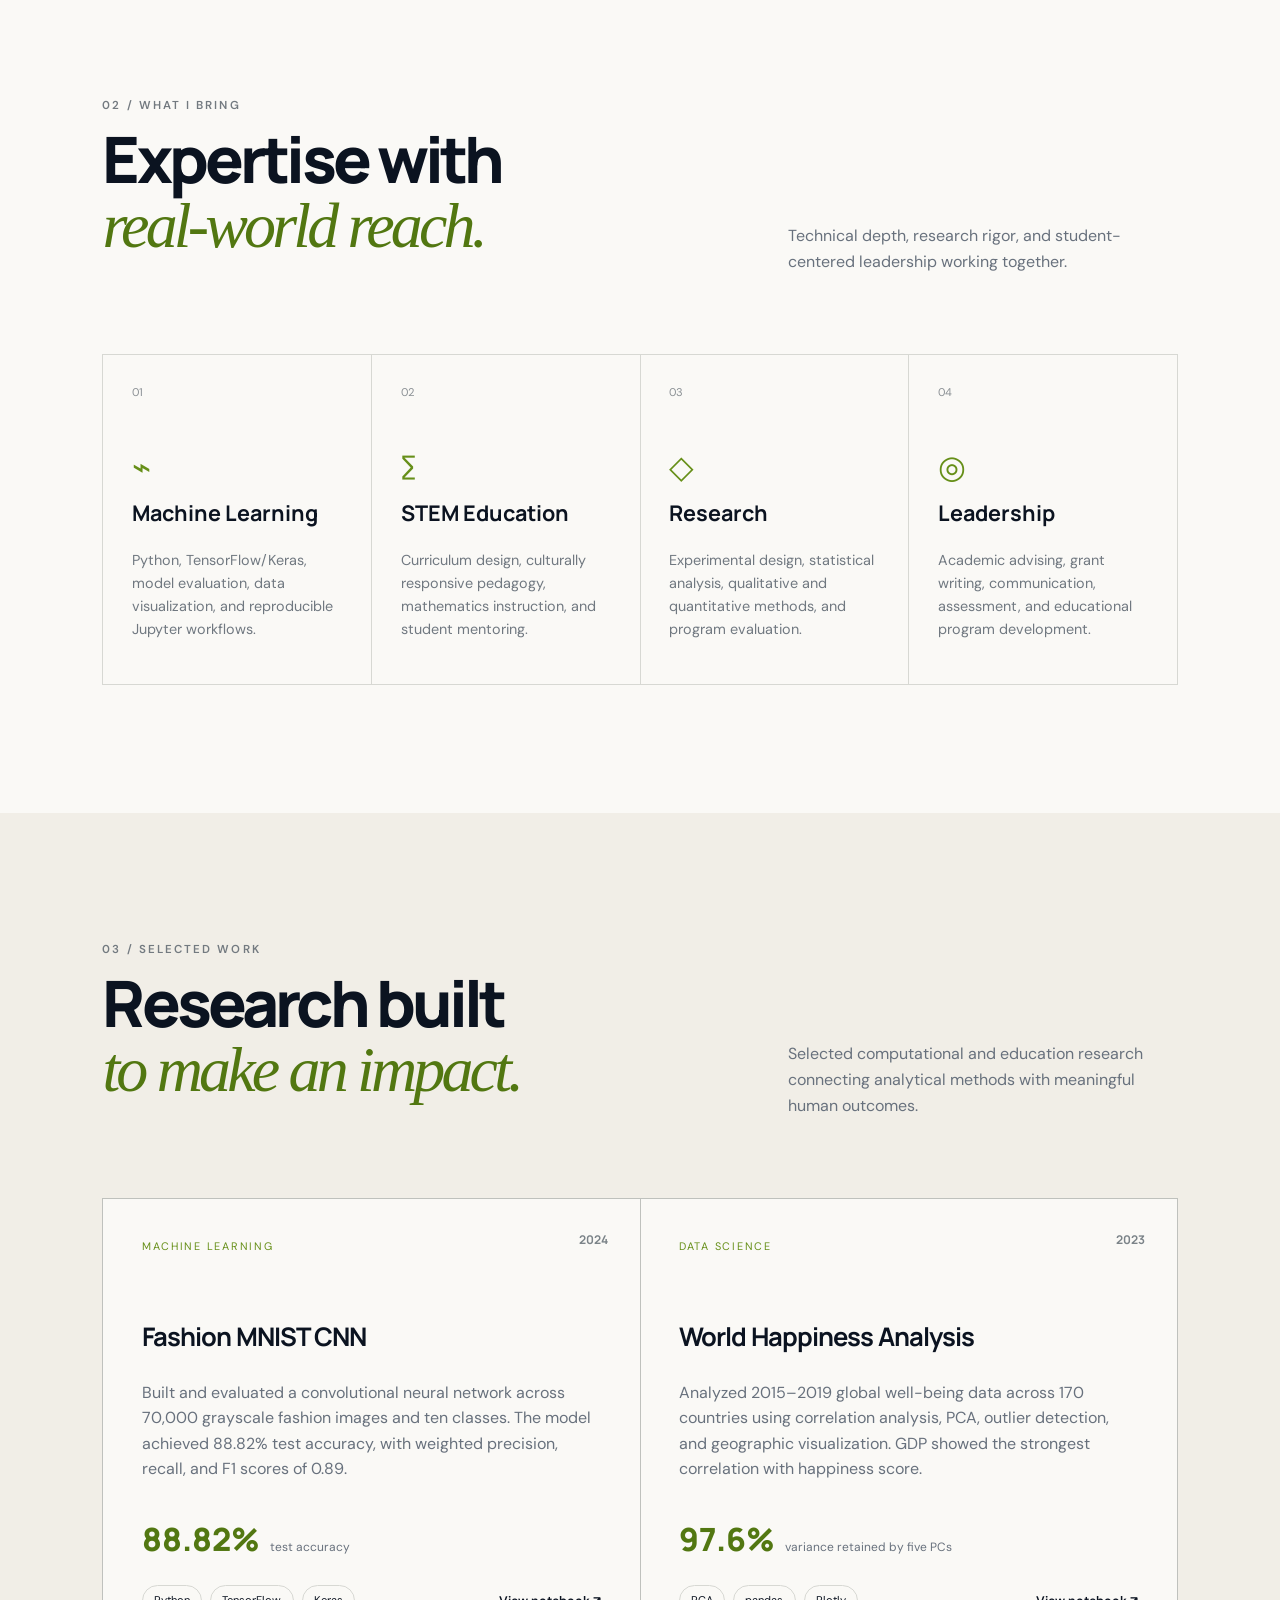
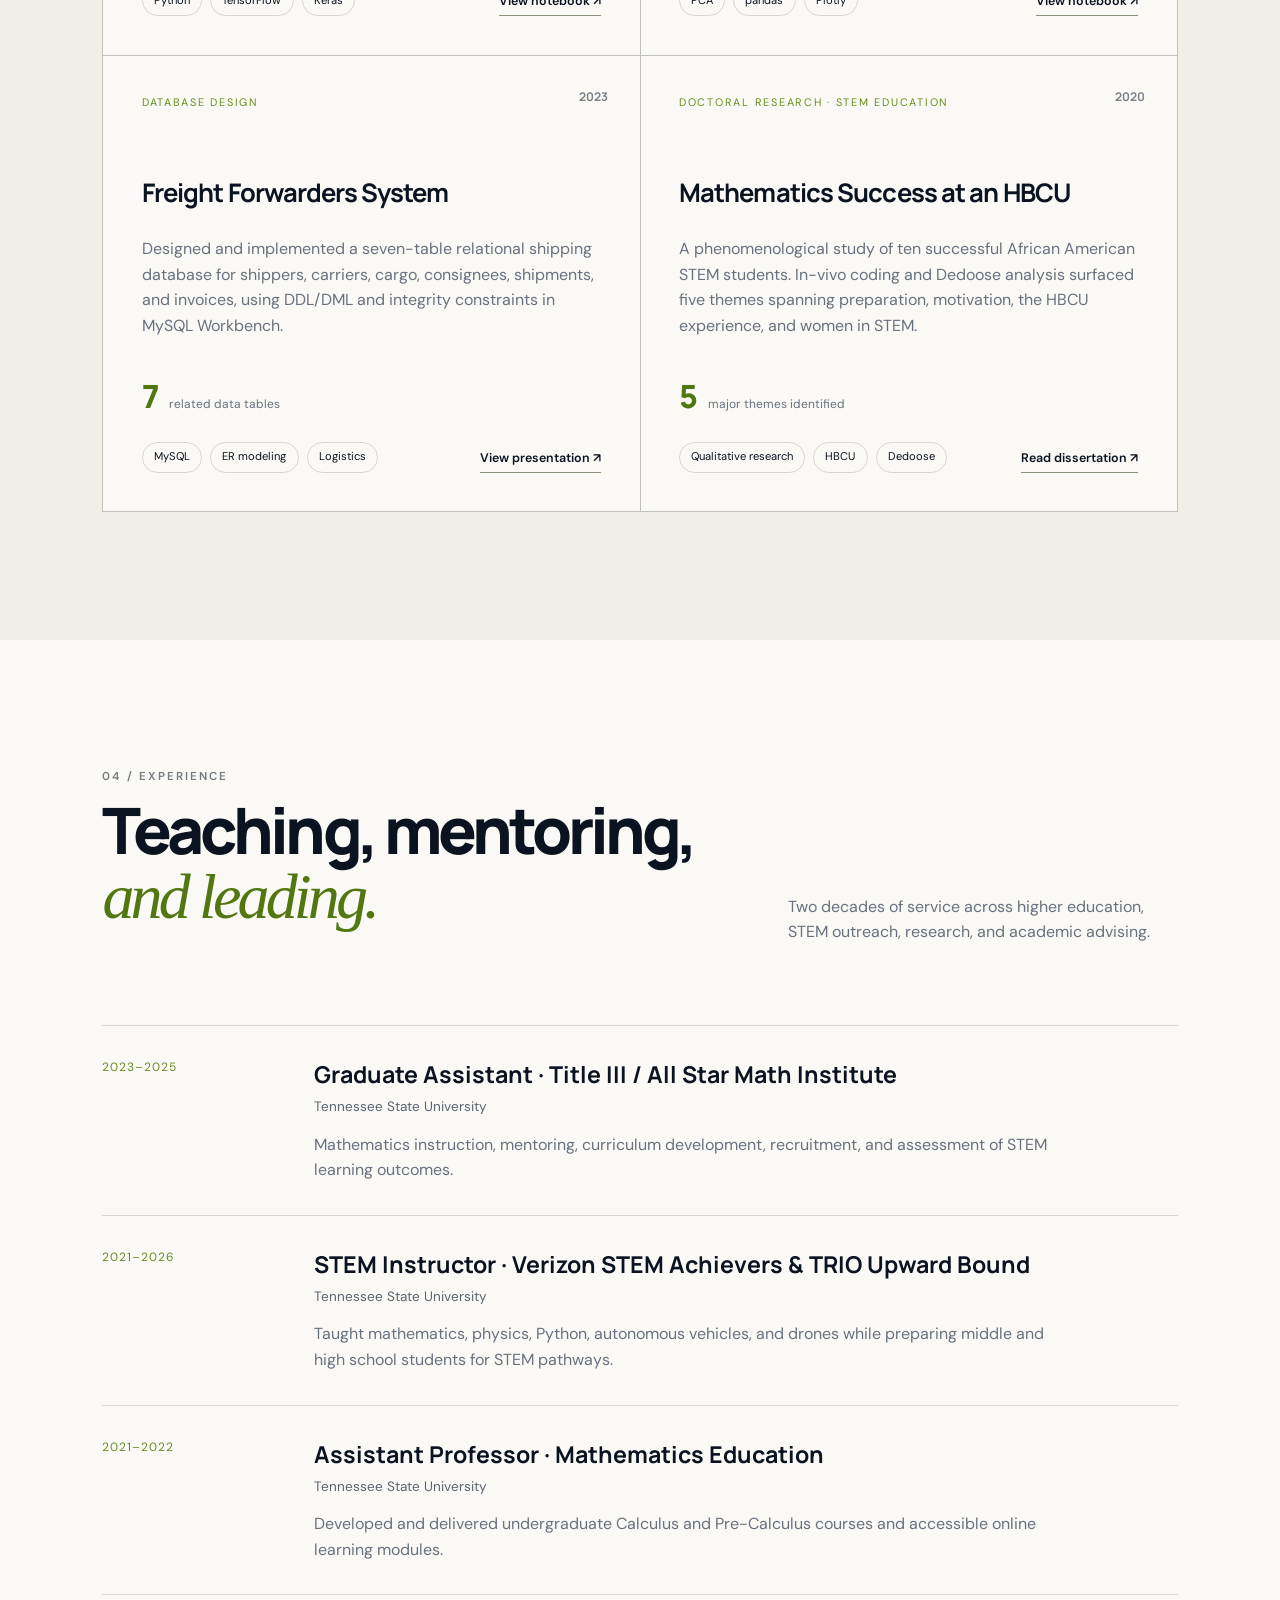
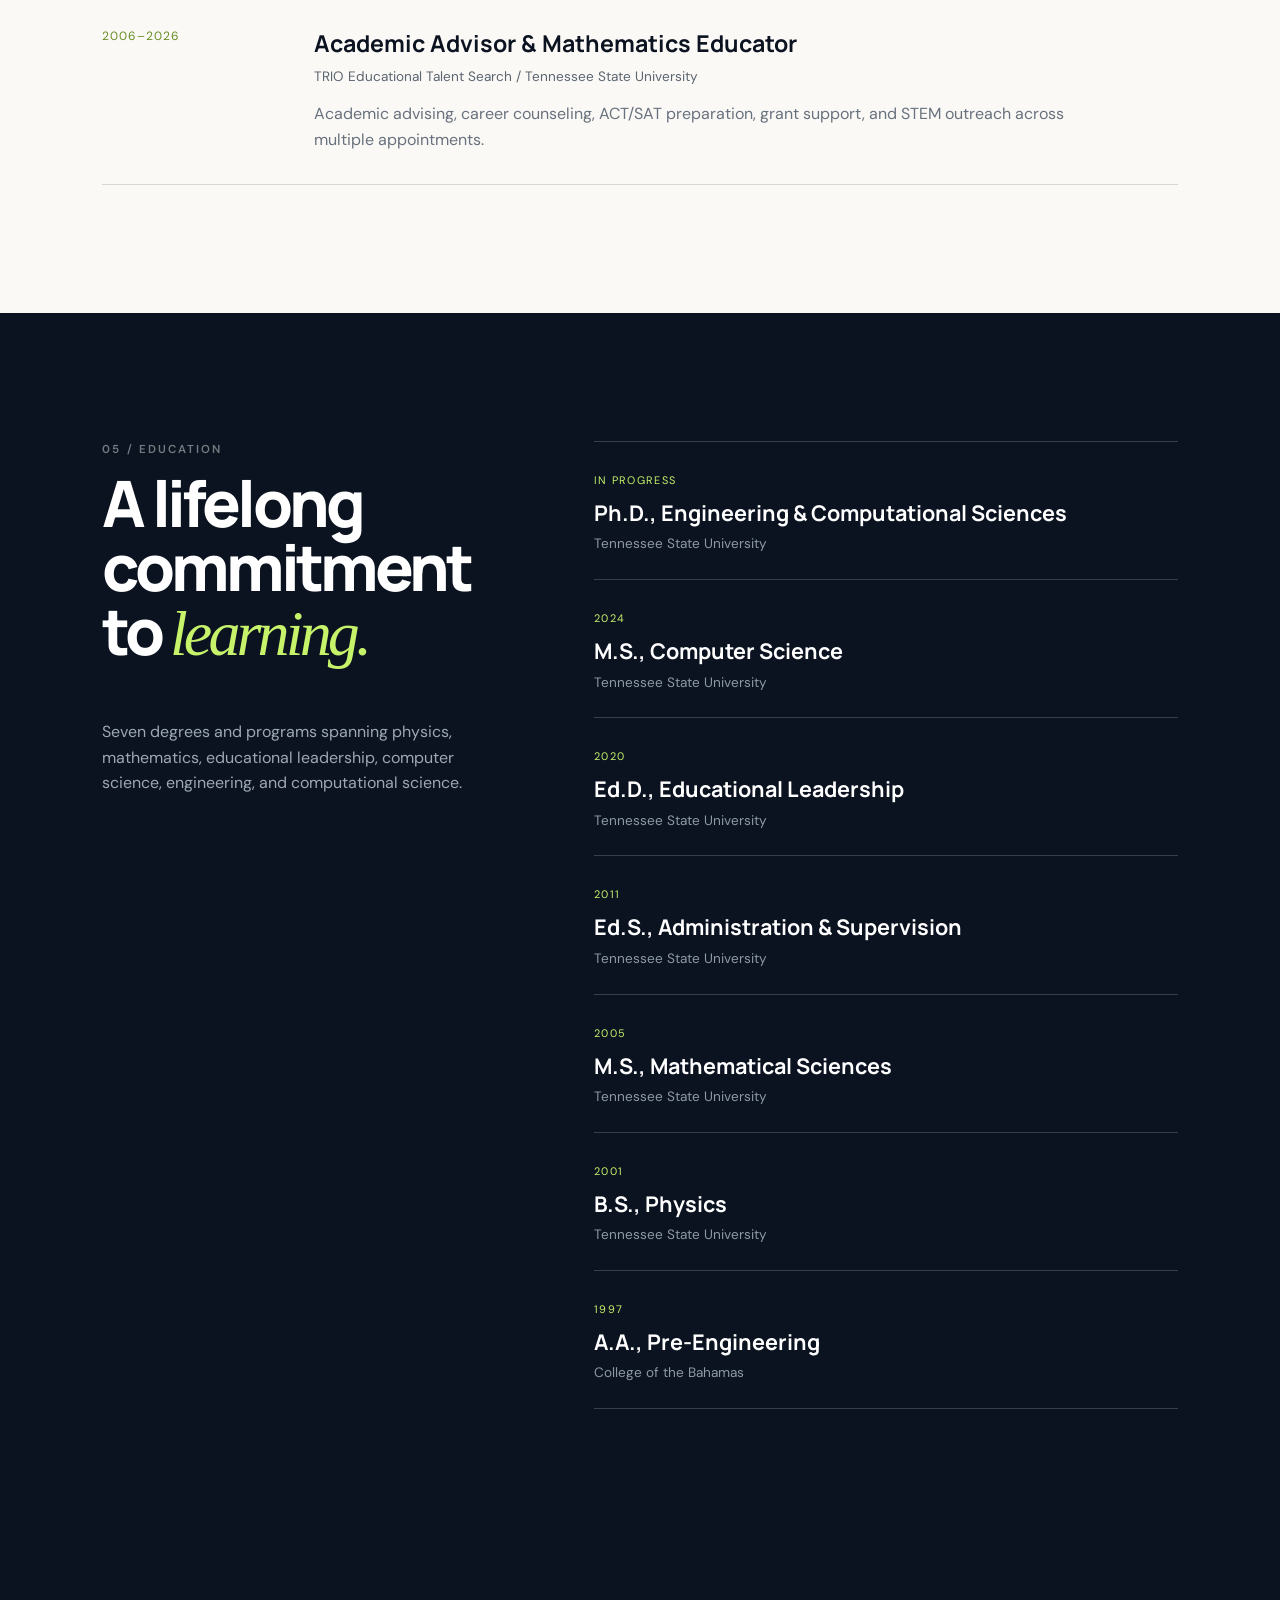
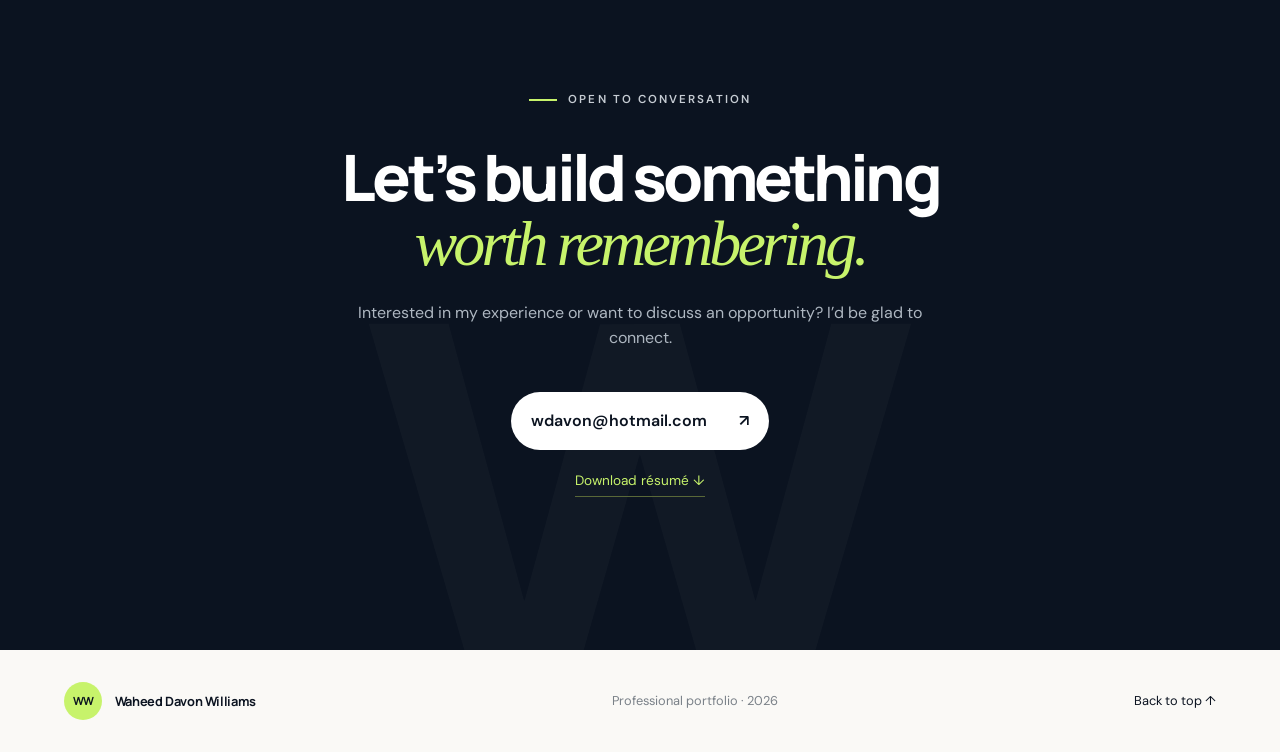
==== commit 3fb1e18c: "Incorporate project work into portfolio" ====
--- a/index.html
+++ b/index.html
@@ -58,7 +58,7 @@
       </div>
       <aside class="personal-card reveal">
         <span class="quote-mark">“</span>
-        <p>The standard I set for myself is the example I leave for my children.</p>
+        <p>The standard I set for myself is the example I leave for my son, Davon Waheed Williams.</p>
         <span class="card-label">Family. Character. Legacy.</span>
       </aside>
     </section>
@@ -82,10 +82,10 @@
         <p>Selected computational and education research connecting analytical methods with meaningful human outcomes.</p>
       </div>
       <div class="project-grid">
-        <article class="project-card reveal"><span class="project-year">2024</span><p class="project-type">Machine learning</p><h3>Fashion MNIST CNN</h3><p>Implemented and optimized convolutional neural networks with TensorFlow/Keras, including model evaluation, hyperparameter tuning, and comparative performance analysis.</p><div class="tags"><span>Python</span><span>TensorFlow</span><span>Keras</span></div></article>
-        <article class="project-card reveal"><span class="project-year">2023</span><p class="project-type">Data science</p><h3>World Happiness Analysis</h3><p>Applied principal component analysis and visualization methods to global well-being data, producing reproducible Python and Jupyter workflows.</p><div class="tags"><span>PCA</span><span>pandas</span><span>seaborn</span></div></article>
-        <article class="project-card reveal"><span class="project-year">2023</span><p class="project-type">Database design</p><h3>Freight Forwarders System</h3><p>Designed relational and hybrid database schemas in MySQL Workbench to streamline cargo tracking and logistics operations.</p><div class="tags"><span>MySQL</span><span>Data modeling</span><span>Logistics</span></div></article>
-        <article class="project-card reveal"><span class="project-year">2020</span><p class="project-type">STEM education research</p><h3>Mathematics Success at an HBCU</h3><p>Investigated African American students’ perceptions of mathematics success, contributing to research on equity and student-centered instruction.</p><div class="tags"><span>Equity</span><span>HBCU</span><span>Mixed methods</span></div></article>
+        <article class="project-card reveal"><span class="project-year">2024</span><p class="project-type">Machine learning</p><h3>Fashion MNIST CNN</h3><p>Built and evaluated a convolutional neural network across 70,000 grayscale fashion images and ten classes. The model achieved 88.82% test accuracy, with weighted precision, recall, and F1 scores of 0.89.</p><div class="project-proof"><strong>88.82%</strong><span>test accuracy</span></div><div class="project-footer"><div class="tags"><span>Python</span><span>TensorFlow</span><span>Keras</span></div><a class="artifact-link" href="assets/fashion-mnist-cnn.ipynb">View notebook ↗</a></div></article>
+        <article class="project-card reveal"><span class="project-year">2023</span><p class="project-type">Data science</p><h3>World Happiness Analysis</h3><p>Analyzed 2015–2019 global well-being data across 170 countries using correlation analysis, PCA, outlier detection, and geographic visualization. GDP showed the strongest correlation with happiness score.</p><div class="project-proof"><strong>97.6%</strong><span>variance retained by five PCs</span></div><div class="project-footer"><div class="tags"><span>PCA</span><span>pandas</span><span>Plotly</span></div><a class="artifact-link" href="assets/world-happiness-analysis.ipynb">View notebook ↗</a></div></article>
+        <article class="project-card reveal"><span class="project-year">2023</span><p class="project-type">Database design</p><h3>Freight Forwarders System</h3><p>Designed and implemented a seven-table relational shipping database for shippers, carriers, cargo, consignees, shipments, and invoices, using DDL/DML and integrity constraints in MySQL Workbench.</p><div class="project-proof"><strong>7</strong><span>related data tables</span></div><div class="project-footer"><div class="tags"><span>MySQL</span><span>ER modeling</span><span>Logistics</span></div><a class="artifact-link" href="assets/freight-forwarders-system.pptx">View presentation ↗</a></div></article>
+        <article class="project-card reveal"><span class="project-year">2020</span><p class="project-type">Doctoral research · STEM education</p><h3>Mathematics Success at an HBCU</h3><p>A phenomenological study of ten successful African American STEM students. In-vivo coding and Dedoose analysis surfaced five themes spanning preparation, motivation, the HBCU experience, and women in STEM.</p><div class="project-proof"><strong>5</strong><span>major themes identified</span></div><div class="project-footer"><div class="tags"><span>Qualitative research</span><span>HBCU</span><span>Dedoose</span></div><a class="artifact-link" href="assets/perceptions-african-american-math-success.pdf">Read dissertation ↗</a></div></article>
       </div>
     </section>
 
@@ -117,7 +117,7 @@
         <p class="eyebrow"><span></span> Open to conversation</p>
         <h2>Let’s build something<br><em>worth remembering.</em></h2>
         <p>Interested in my experience or want to discuss an opportunity? I’d be glad to connect.</p>
-        <a class="button button-light" href="mailto:wdavon@hotmail.com">wdavon@hotmail.com <span aria-hidden="true">↗</span></a>
+        <div class="contact-actions"><a class="button button-light" href="mailto:wdavon@hotmail.com">wdavon@hotmail.com <span aria-hidden="true">↗</span></a><a class="resume-link" href="assets/waheed-davon-williams-resume.pdf">Download résumé ↓</a></div>
       </div>
     </section>
   </main>
--- a/styles.css
+++ b/styles.css
@@ -14,7 +14,8 @@
 /* Resume-driven portfolio sections */
 .experience,.education{padding:clamp(5rem,10vw,9rem) clamp(1.25rem,8vw,9rem)}
 .project-grid{display:grid;grid-template-columns:repeat(2,1fr);gap:1px;background:#bfc1bd;border:1px solid #bfc1bd}.project-card{background:var(--paper);padding:clamp(1.5rem,3vw,3rem);min-height:380px;position:relative;display:flex;flex-direction:column}.project-year{position:absolute;right:2rem;top:2rem;font:700 .75rem var(--display);color:#7b8388}.project-type{text-transform:uppercase;letter-spacing:.16em;font-size:.68rem;color:#668f18;margin-bottom:4rem}.project-card h3{font:700 clamp(1.5rem,2vw,2rem) var(--display);letter-spacing:-.035em}.project-card>p:not(.project-type){color:var(--muted);max-width:520px}.tags{display:flex;gap:.5rem;flex-wrap:wrap;margin-top:auto}.tags span{font-size:.7rem;border:1px solid var(--line);border-radius:2rem;padding:.35rem .7rem}
+.project-proof{display:flex;align-items:baseline;gap:.65rem;margin:1.2rem 0 1.5rem}.project-proof strong{font:800 2rem var(--display);color:#527711}.project-proof span{font-size:.75rem;color:var(--muted)}.project-footer{display:flex;align-items:end;justify-content:space-between;gap:1rem;margin-top:auto}.project-footer .tags{margin-top:0}.artifact-link{flex:none;font-size:.78rem;font-weight:600;border-bottom:1px solid #89937b;padding-bottom:.2rem}.artifact-link:hover{color:#527711}.contact-actions{display:flex;flex-direction:column;align-items:center;gap:1rem}.resume-link{color:var(--lime);border-bottom:1px solid #596838;padding:.25rem 0;font-size:.85rem}
 .experience{background:var(--paper)}.timeline{border-top:1px solid var(--line)}.timeline article{display:grid;grid-template-columns:180px 1fr;gap:2rem;padding:2rem 0;border-bottom:1px solid var(--line)}.timeline article>p{font-size:.75rem;color:#688c24;letter-spacing:.08em}.timeline h3{font:700 clamp(1.15rem,2vw,1.45rem) var(--display);margin:0 0 .2rem}.timeline span{font-size:.85rem;color:#5b6570}.timeline div>p{color:var(--muted);margin:.8rem 0 0;max-width:760px}
 .education{background:var(--ink);color:white;display:grid;grid-template-columns:1fr 1.5fr;gap:clamp(3rem,8vw,9rem)}.education-intro{position:sticky;top:3rem;align-self:start}.education-intro h2{font:800 clamp(2.7rem,5vw,5rem)/1 var(--display);letter-spacing:-.06em}.education-intro h2 em{font-family:var(--serif);font-weight:400;color:var(--lime)}.education-intro>p:last-child{color:#9da8b4;max-width:450px}.degree-list article{border-top:1px solid #35404c;padding:1.5rem 0}.degree-list article:last-child{border-bottom:1px solid #35404c}.degree-list span{color:var(--lime);font-size:.68rem;text-transform:uppercase;letter-spacing:.12em}.degree-list h3{font:700 clamp(1rem,1.8vw,1.35rem) var(--display);margin:.4rem 0}.degree-list p{color:#8d99a6;margin:0;font-size:.85rem}
 @media(max-width:900px){.project-grid{grid-template-columns:1fr}.education{grid-template-columns:1fr}.education-intro{position:static}}
-@media(max-width:580px){.experience,.education{padding:4.5rem 1.25rem}.project-card{min-height:360px}.timeline article{grid-template-columns:1fr;gap:.3rem}}
+@media(max-width:580px){.experience,.education{padding:4.5rem 1.25rem}.project-card{min-height:410px}.project-footer{align-items:flex-start;flex-direction:column}.timeline article{grid-template-columns:1fr;gap:.3rem}}
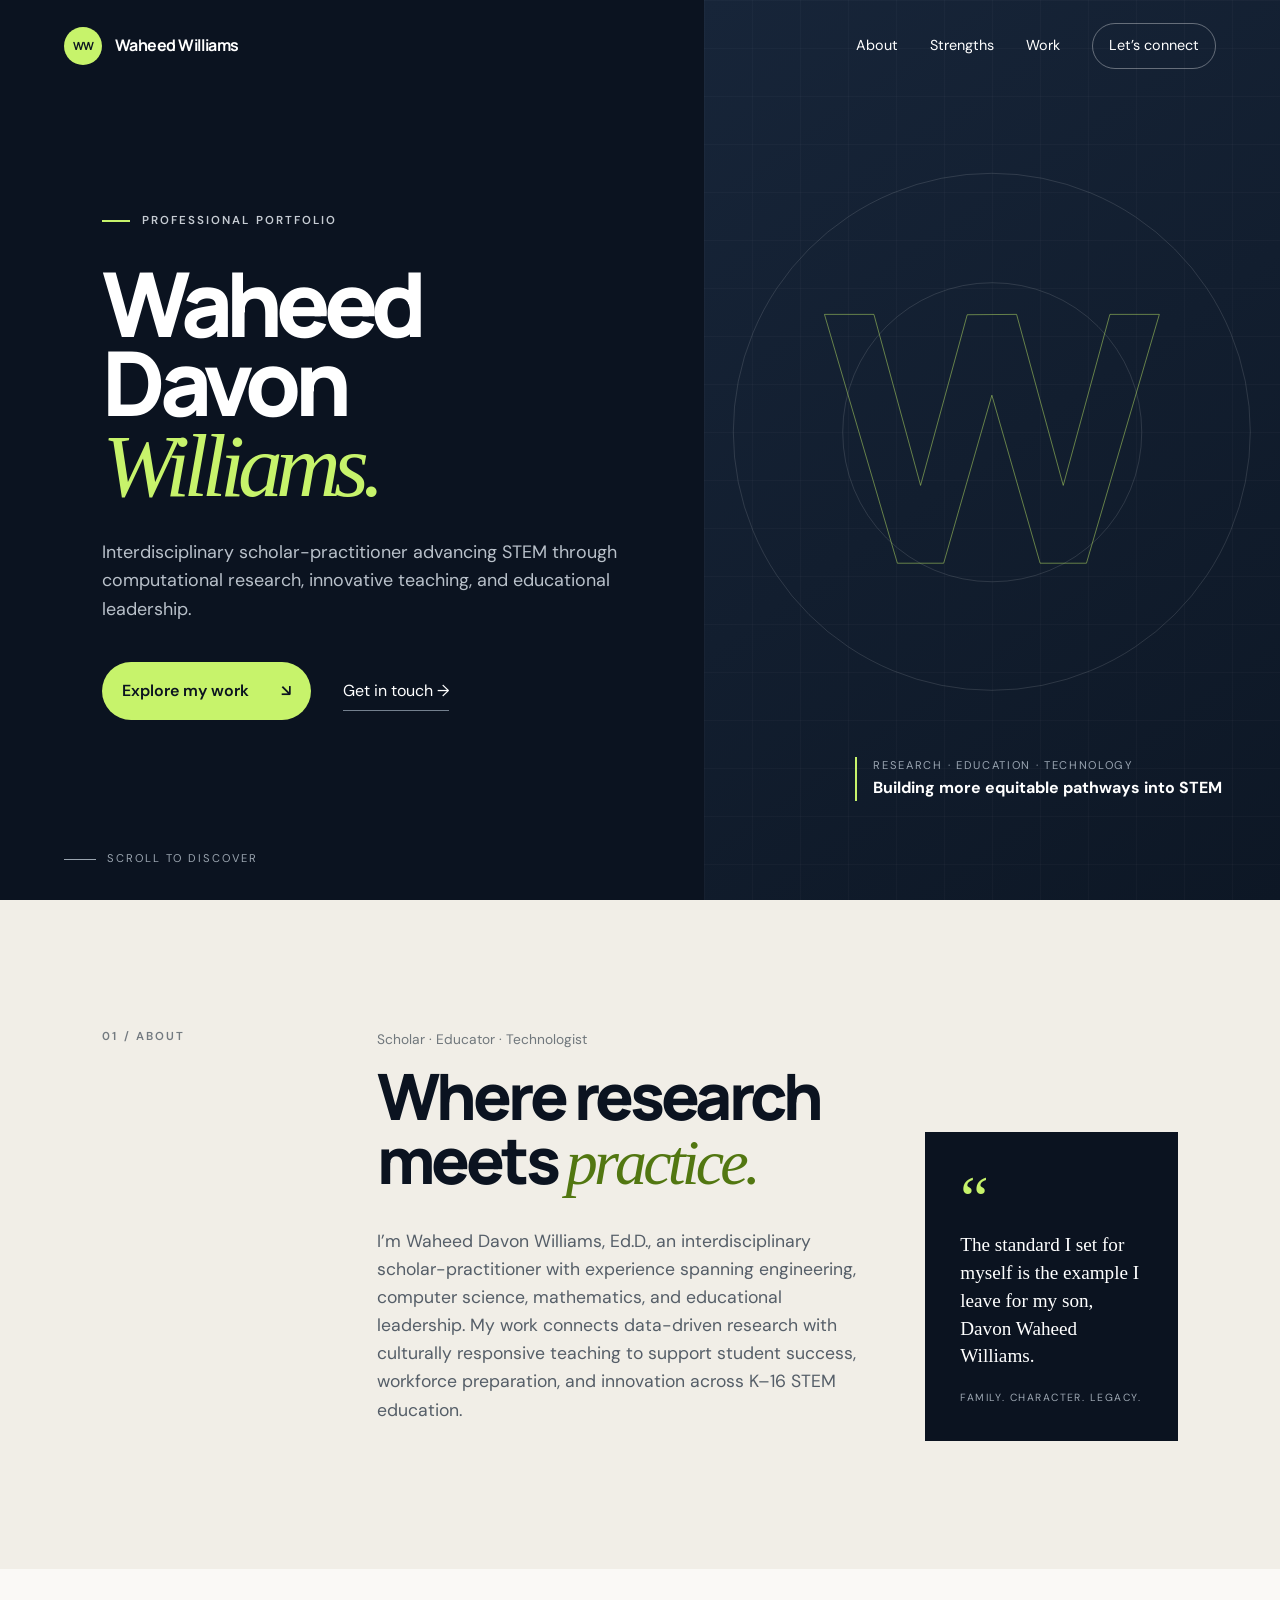
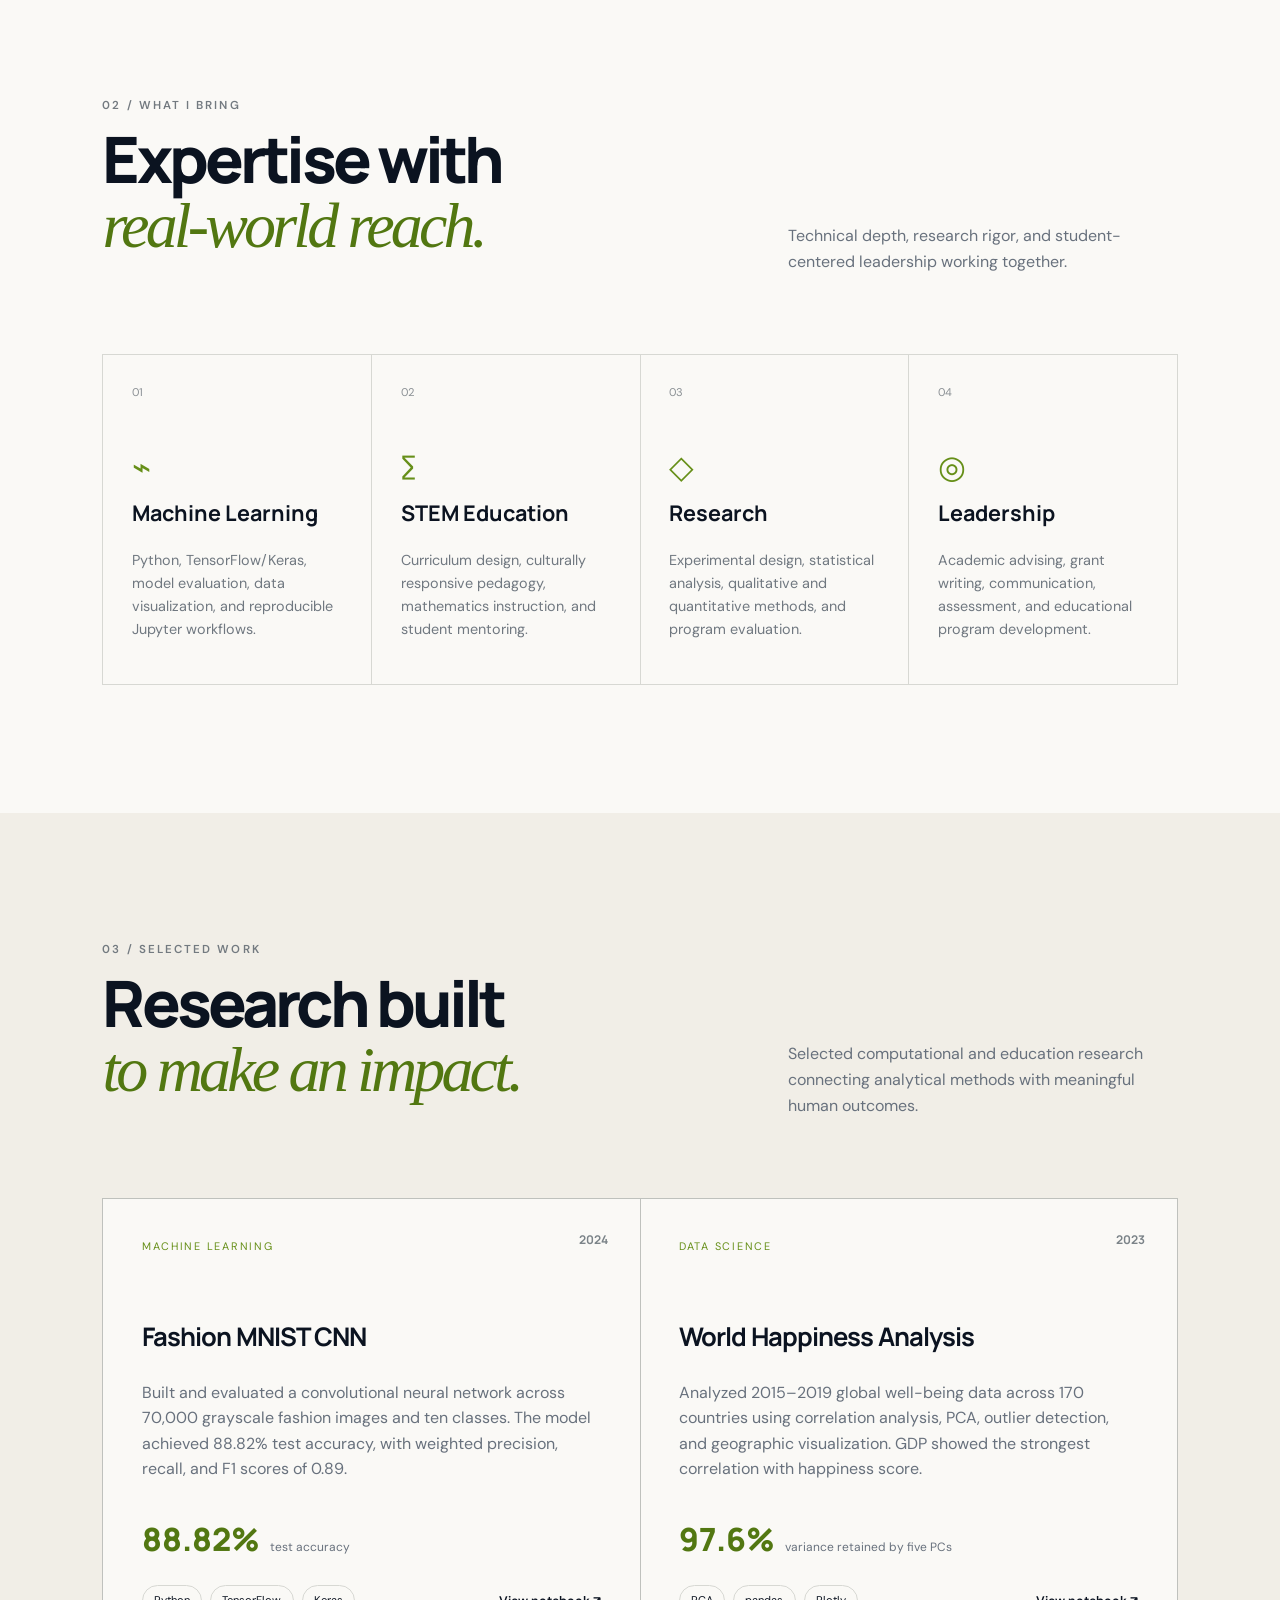
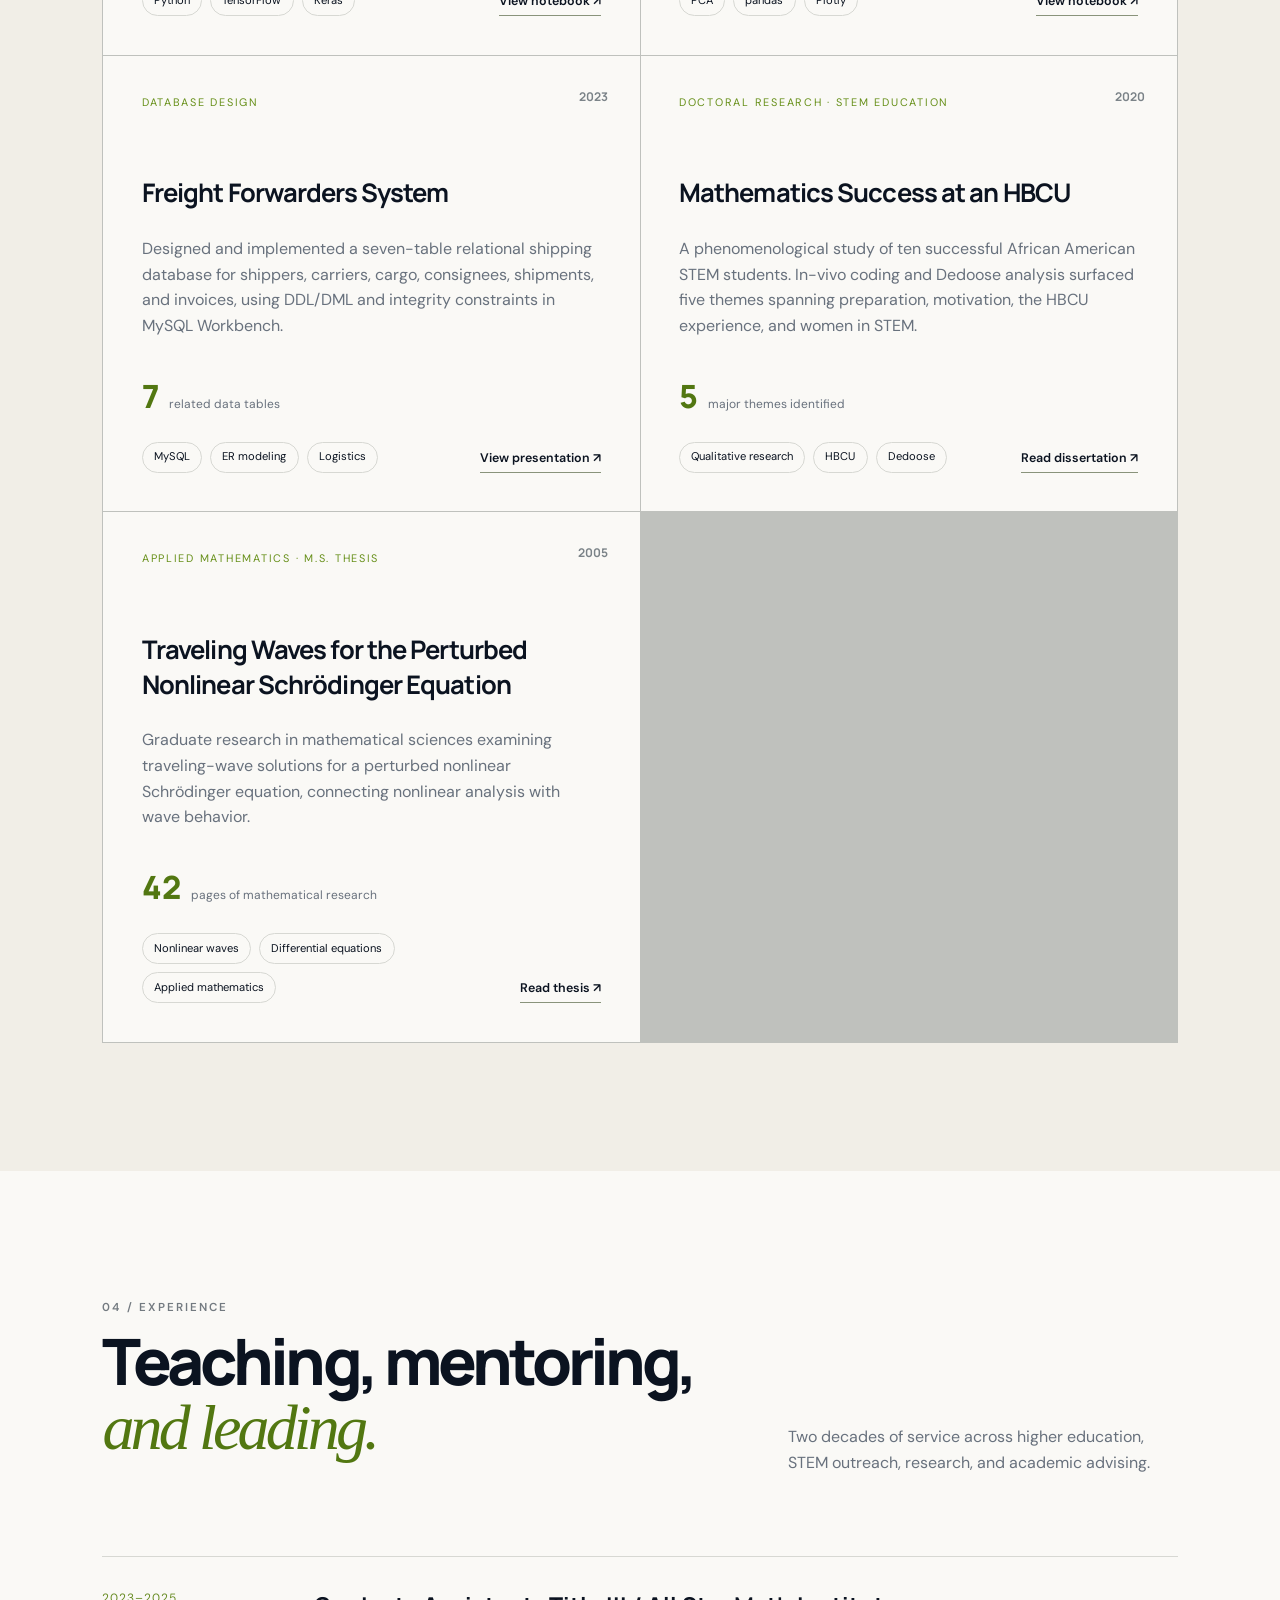
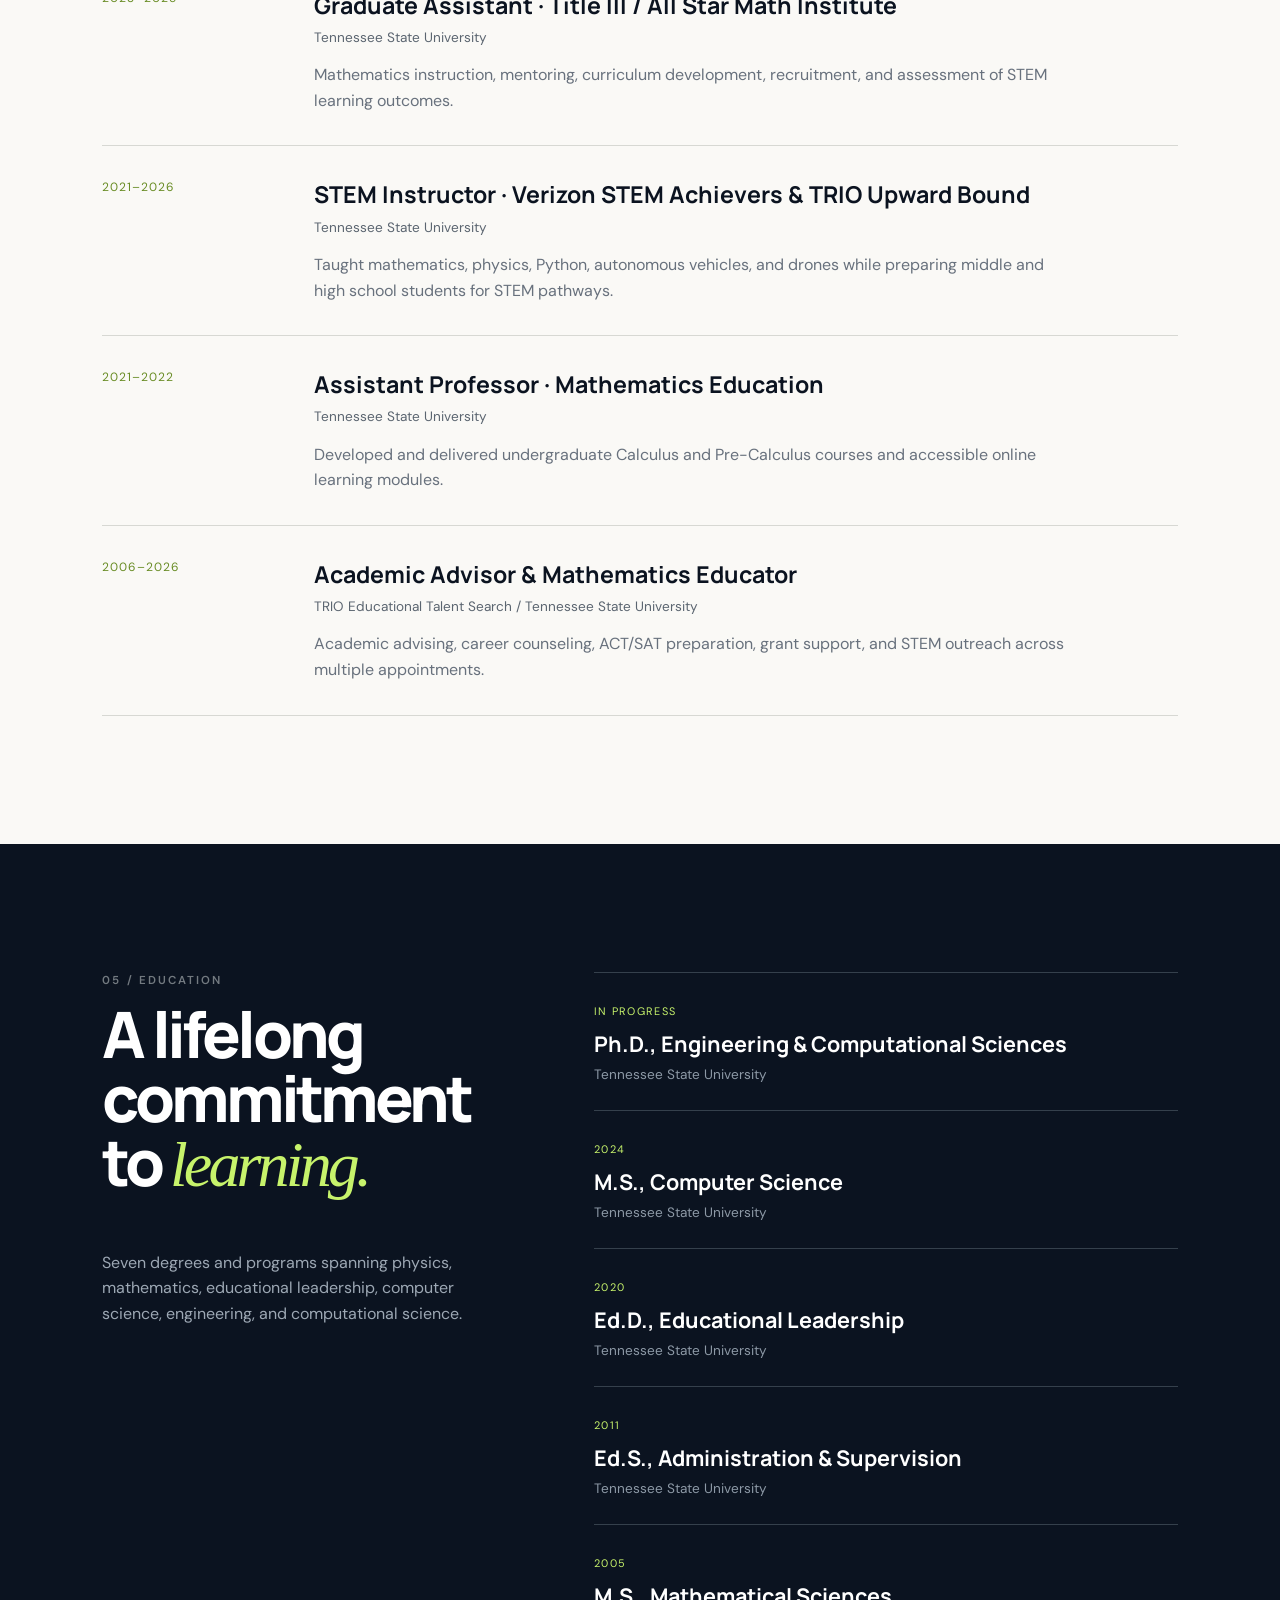
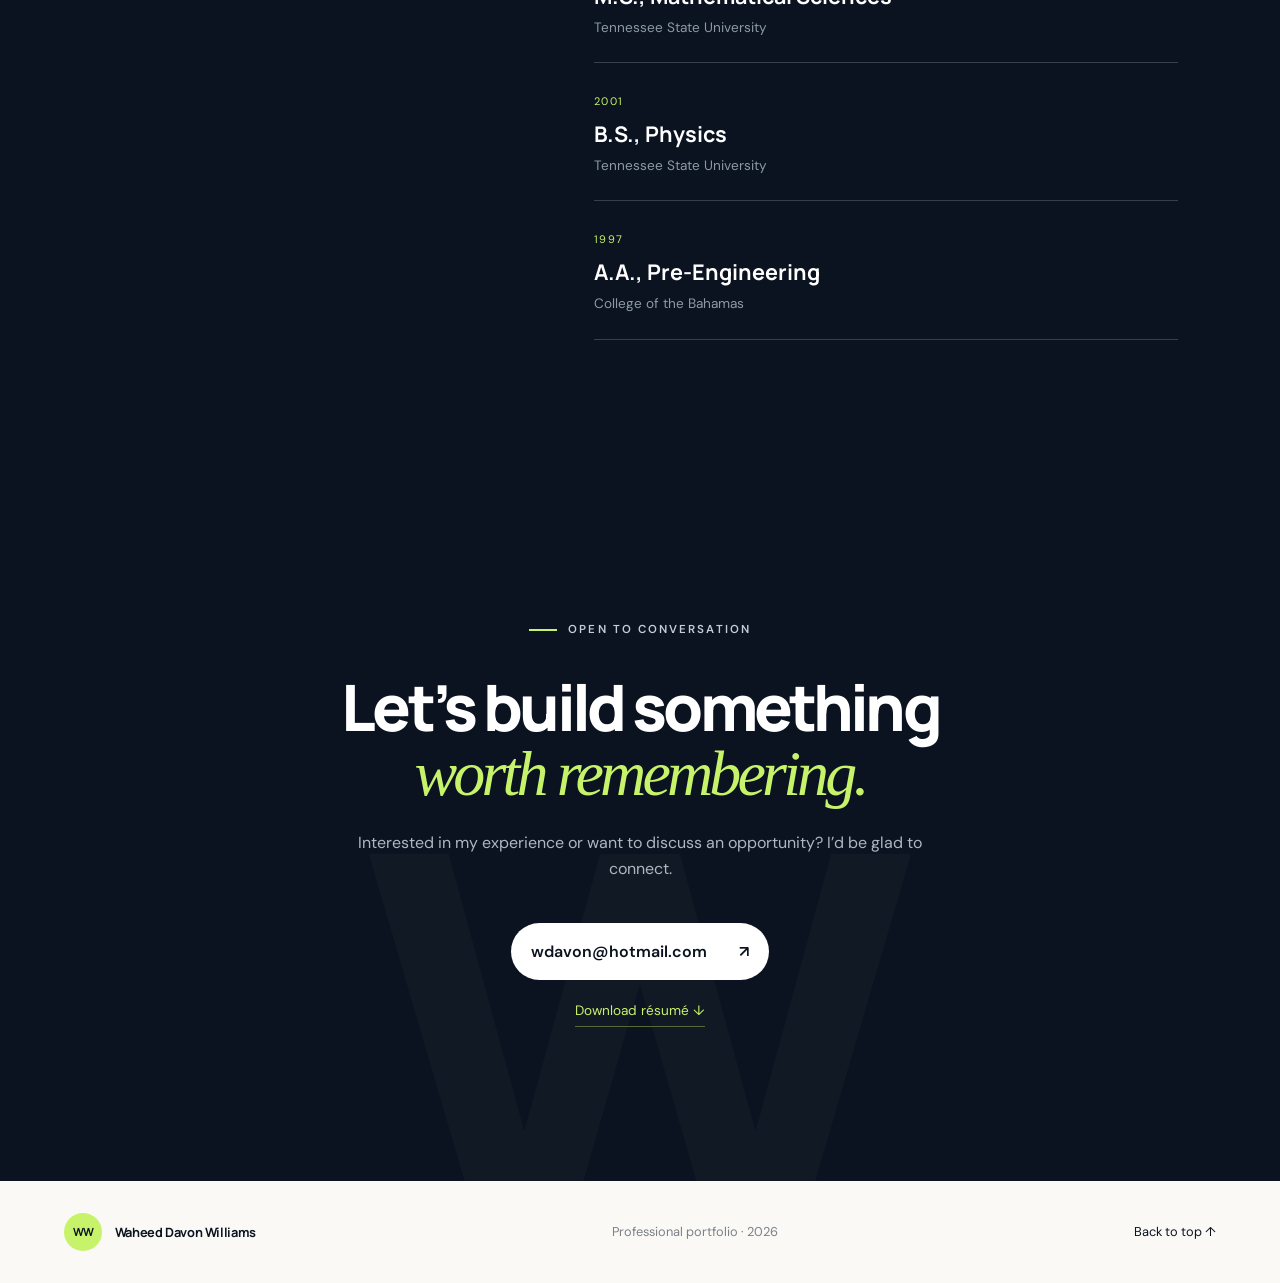
==== commit b55ae89a: "Add embedded project viewers" ====
--- a/index.html
+++ b/index.html
@@ -82,10 +82,11 @@
         <p>Selected computational and education research connecting analytical methods with meaningful human outcomes.</p>
       </div>
       <div class="project-grid">
-        <article class="project-card reveal"><span class="project-year">2024</span><p class="project-type">Machine learning</p><h3>Fashion MNIST CNN</h3><p>Built and evaluated a convolutional neural network across 70,000 grayscale fashion images and ten classes. The model achieved 88.82% test accuracy, with weighted precision, recall, and F1 scores of 0.89.</p><div class="project-proof"><strong>88.82%</strong><span>test accuracy</span></div><div class="project-footer"><div class="tags"><span>Python</span><span>TensorFlow</span><span>Keras</span></div><a class="artifact-link" href="assets/fashion-mnist-cnn.ipynb">View notebook ↗</a></div></article>
-        <article class="project-card reveal"><span class="project-year">2023</span><p class="project-type">Data science</p><h3>World Happiness Analysis</h3><p>Analyzed 2015–2019 global well-being data across 170 countries using correlation analysis, PCA, outlier detection, and geographic visualization. GDP showed the strongest correlation with happiness score.</p><div class="project-proof"><strong>97.6%</strong><span>variance retained by five PCs</span></div><div class="project-footer"><div class="tags"><span>PCA</span><span>pandas</span><span>Plotly</span></div><a class="artifact-link" href="assets/world-happiness-analysis.ipynb">View notebook ↗</a></div></article>
-        <article class="project-card reveal"><span class="project-year">2023</span><p class="project-type">Database design</p><h3>Freight Forwarders System</h3><p>Designed and implemented a seven-table relational shipping database for shippers, carriers, cargo, consignees, shipments, and invoices, using DDL/DML and integrity constraints in MySQL Workbench.</p><div class="project-proof"><strong>7</strong><span>related data tables</span></div><div class="project-footer"><div class="tags"><span>MySQL</span><span>ER modeling</span><span>Logistics</span></div><a class="artifact-link" href="assets/freight-forwarders-system.pptx">View presentation ↗</a></div></article>
-        <article class="project-card reveal"><span class="project-year">2020</span><p class="project-type">Doctoral research · STEM education</p><h3>Mathematics Success at an HBCU</h3><p>A phenomenological study of ten successful African American STEM students. In-vivo coding and Dedoose analysis surfaced five themes spanning preparation, motivation, the HBCU experience, and women in STEM.</p><div class="project-proof"><strong>5</strong><span>major themes identified</span></div><div class="project-footer"><div class="tags"><span>Qualitative research</span><span>HBCU</span><span>Dedoose</span></div><a class="artifact-link" href="assets/perceptions-african-american-math-success.pdf">Read dissertation ↗</a></div></article>
+        <article class="project-card reveal"><span class="project-year">2024</span><p class="project-type">Machine learning</p><h3>Fashion MNIST CNN</h3><p>Built and evaluated a convolutional neural network across 70,000 grayscale fashion images and ten classes. The model achieved 88.82% test accuracy, with weighted precision, recall, and F1 scores of 0.89.</p><div class="project-proof"><strong>88.82%</strong><span>test accuracy</span></div><div class="project-footer"><div class="tags"><span>Python</span><span>TensorFlow</span><span>Keras</span></div><a class="artifact-link" href="assets/fashion-mnist-cnn.html">View notebook ↗</a></div></article>
+        <article class="project-card reveal"><span class="project-year">2023</span><p class="project-type">Data science</p><h3>World Happiness Analysis</h3><p>Analyzed 2015–2019 global well-being data across 170 countries using correlation analysis, PCA, outlier detection, and geographic visualization. GDP showed the strongest correlation with happiness score.</p><div class="project-proof"><strong>97.6%</strong><span>variance retained by five PCs</span></div><div class="project-footer"><div class="tags"><span>PCA</span><span>pandas</span><span>Plotly</span></div><a class="artifact-link" href="assets/world-happiness-analysis.html">View notebook ↗</a></div></article>
+        <article class="project-card reveal"><span class="project-year">2023</span><p class="project-type">Database design</p><h3>Freight Forwarders System</h3><p>Designed and implemented a seven-table relational shipping database for shippers, carriers, cargo, consignees, shipments, and invoices, using DDL/DML and integrity constraints in MySQL Workbench.</p><div class="project-proof"><strong>7</strong><span>related data tables</span></div><div class="project-footer"><div class="tags"><span>MySQL</span><span>ER modeling</span><span>Logistics</span></div><a class="artifact-link" href="presentation.html">View presentation ↗</a></div></article>
+        <article class="project-card reveal"><span class="project-year">2020</span><p class="project-type">Doctoral research · STEM education</p><h3>Mathematics Success at an HBCU</h3><p>A phenomenological study of ten successful African American STEM students. In-vivo coding and Dedoose analysis surfaced five themes spanning preparation, motivation, the HBCU experience, and women in STEM.</p><div class="project-proof"><strong>5</strong><span>major themes identified</span></div><div class="project-footer"><div class="tags"><span>Qualitative research</span><span>HBCU</span><span>Dedoose</span></div><a class="artifact-link" href="dissertation.html">Read dissertation ↗</a></div></article>
+        <article class="project-card reveal"><span class="project-year">2005</span><p class="project-type">Applied mathematics · M.S. thesis</p><h3>Traveling Waves for the Perturbed Nonlinear Schrödinger Equation</h3><p>Graduate research in mathematical sciences examining traveling-wave solutions for a perturbed nonlinear Schrödinger equation, connecting nonlinear analysis with wave behavior.</p><div class="project-proof"><strong>42</strong><span>pages of mathematical research</span></div><div class="project-footer"><div class="tags"><span>Nonlinear waves</span><span>Differential equations</span><span>Applied mathematics</span></div><a class="artifact-link" href="traveling-waves.html">Read thesis ↗</a></div></article>
       </div>
     </section>
 
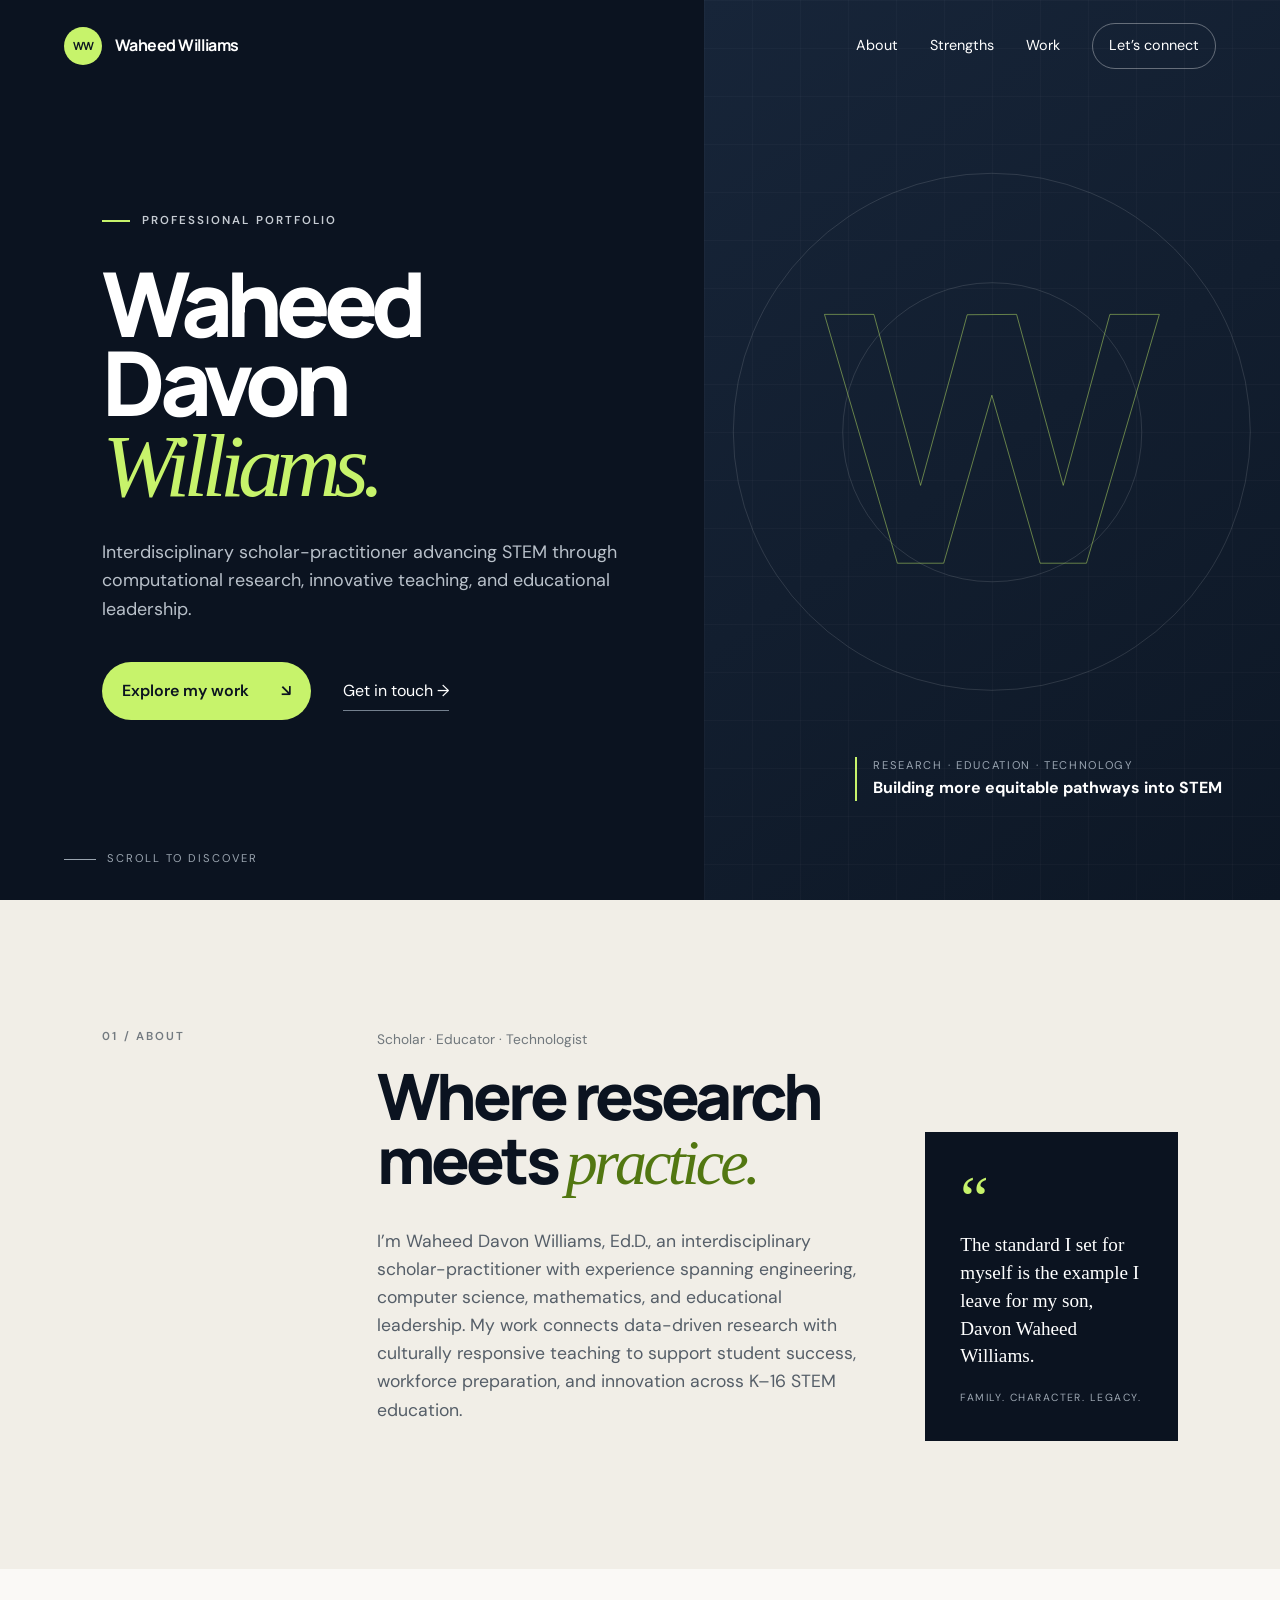
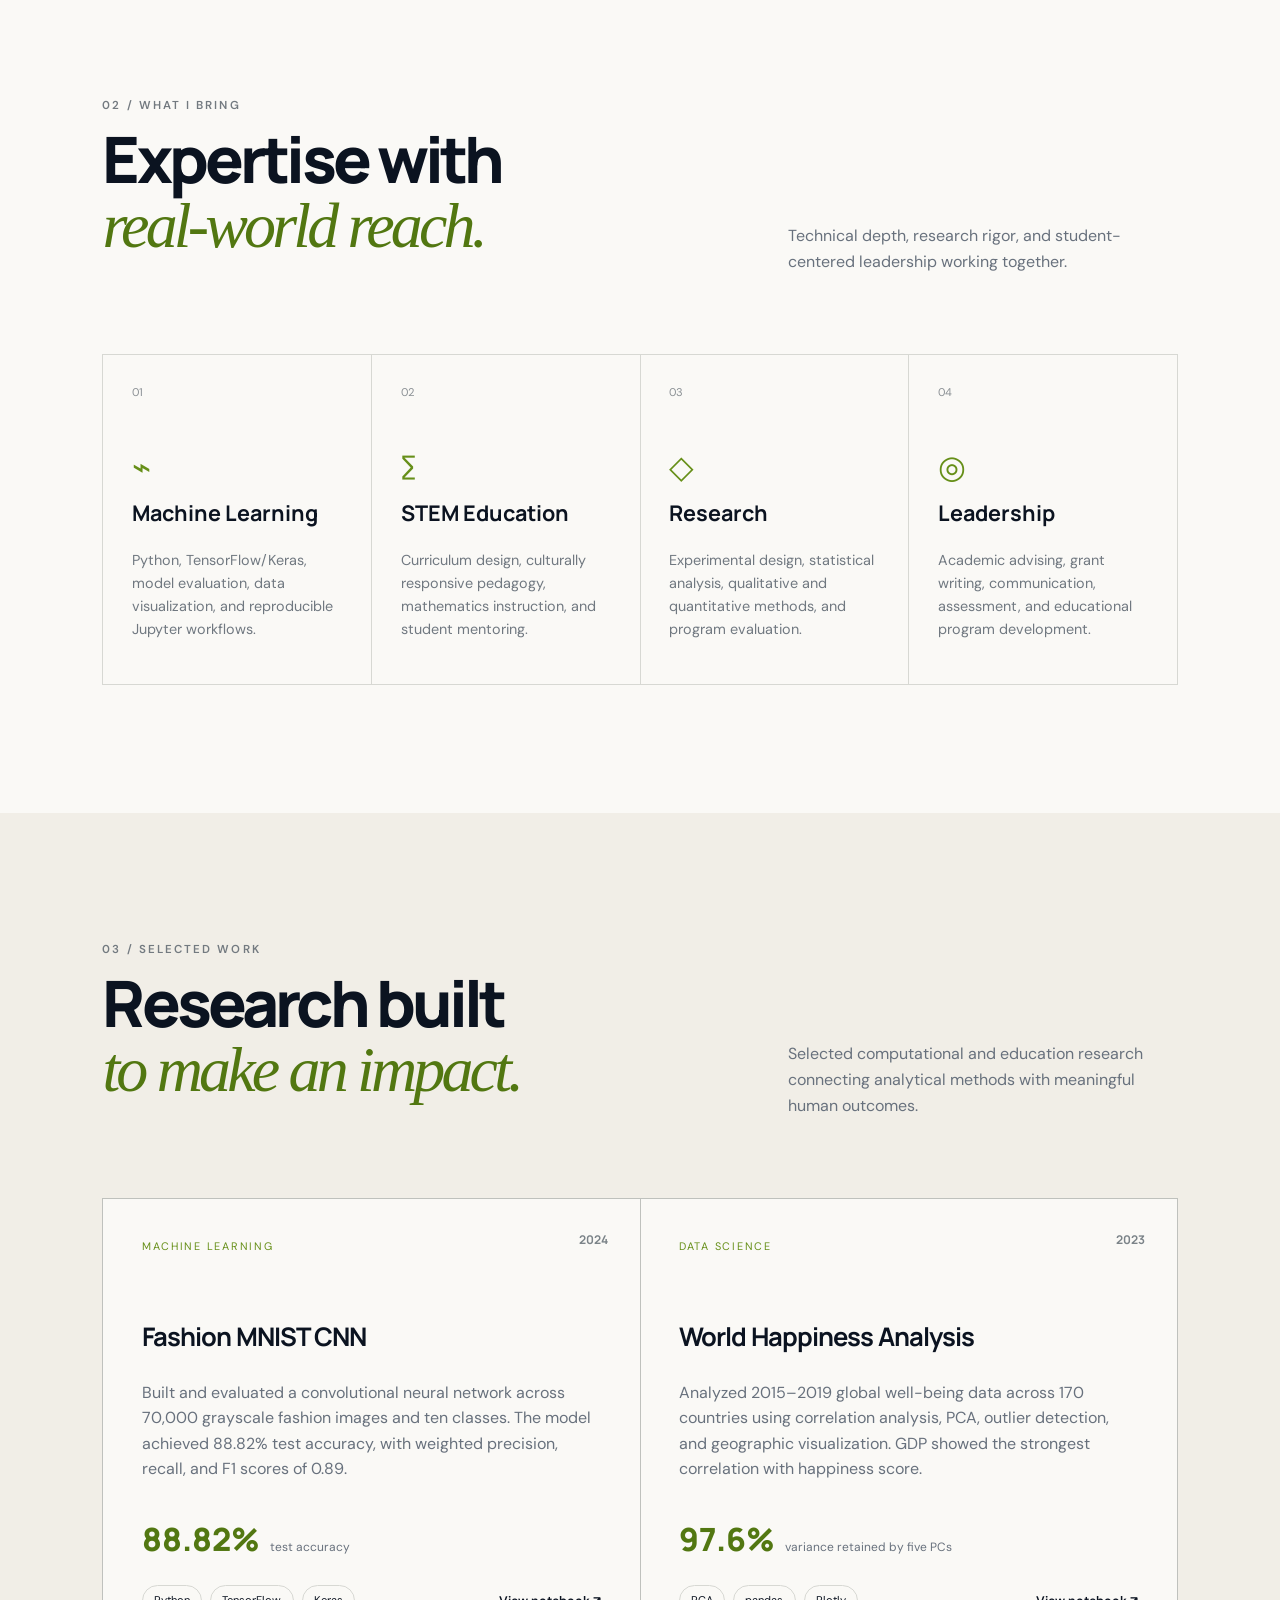
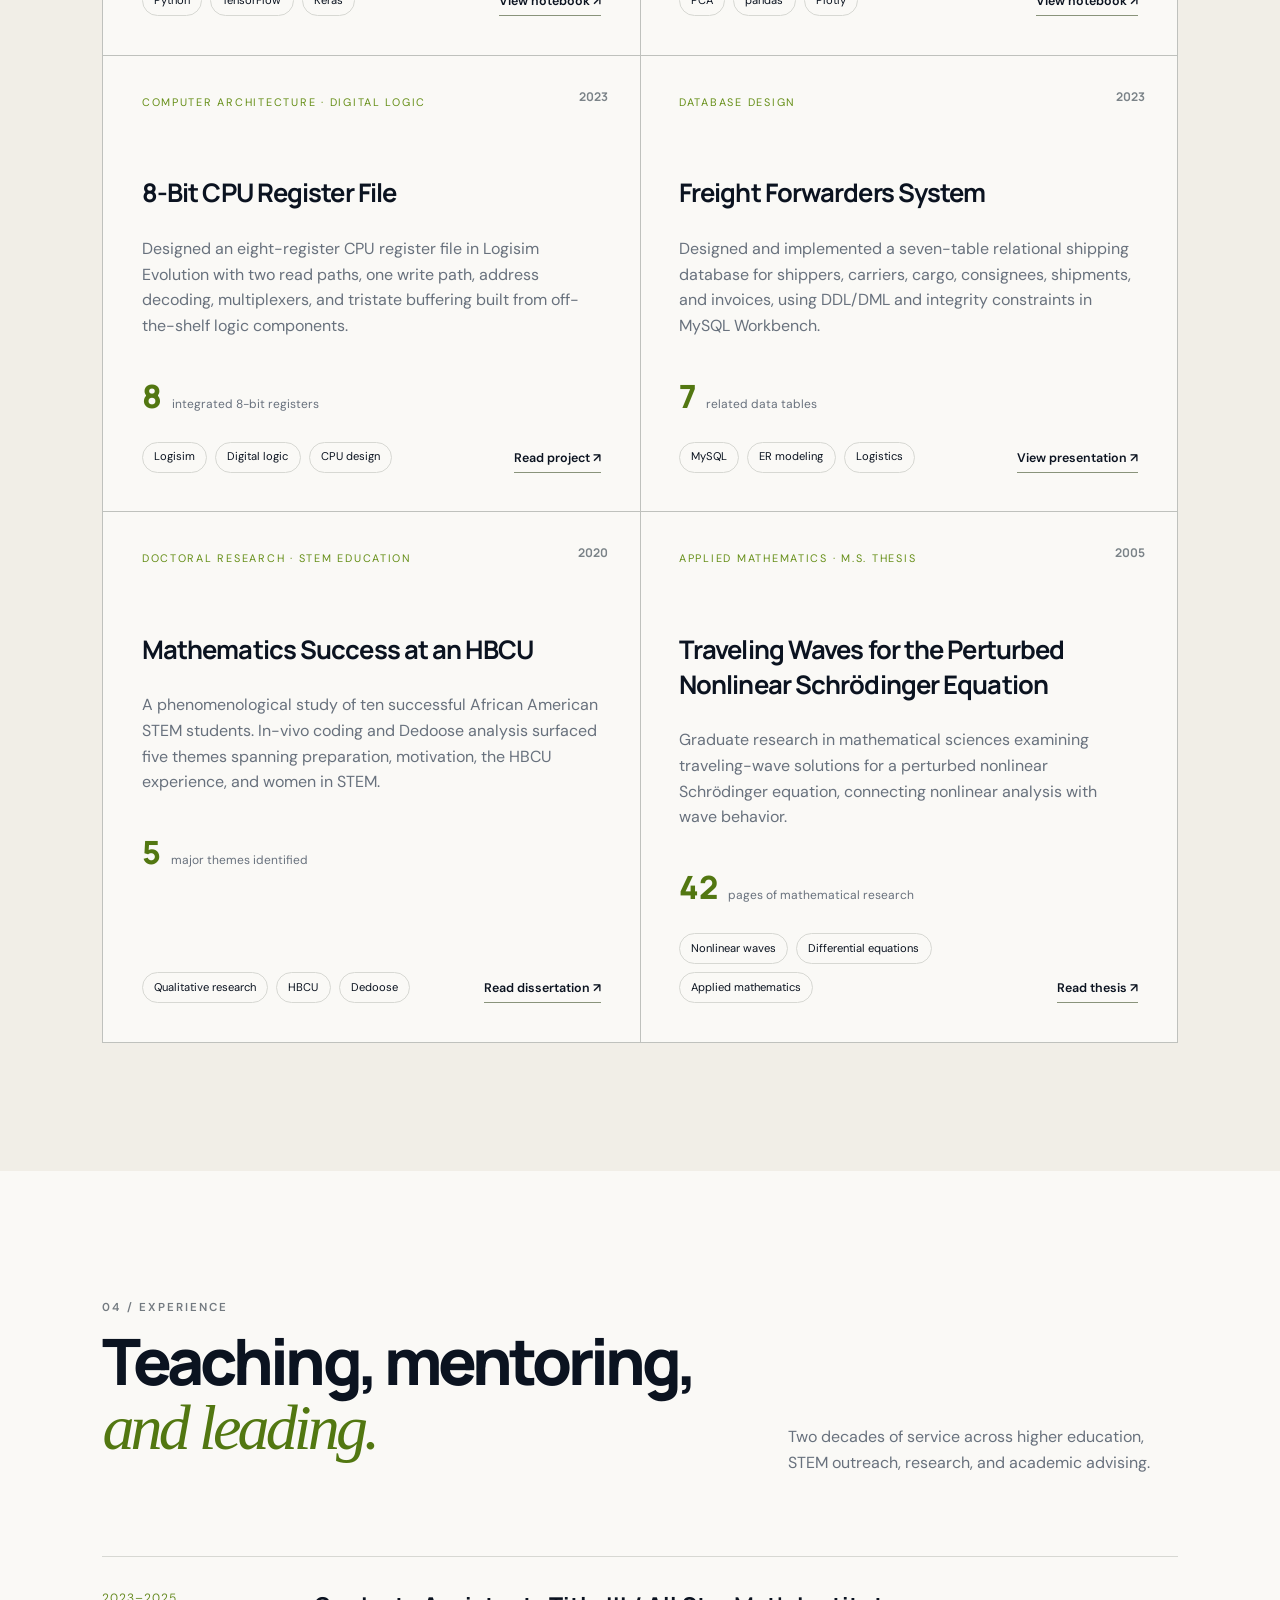
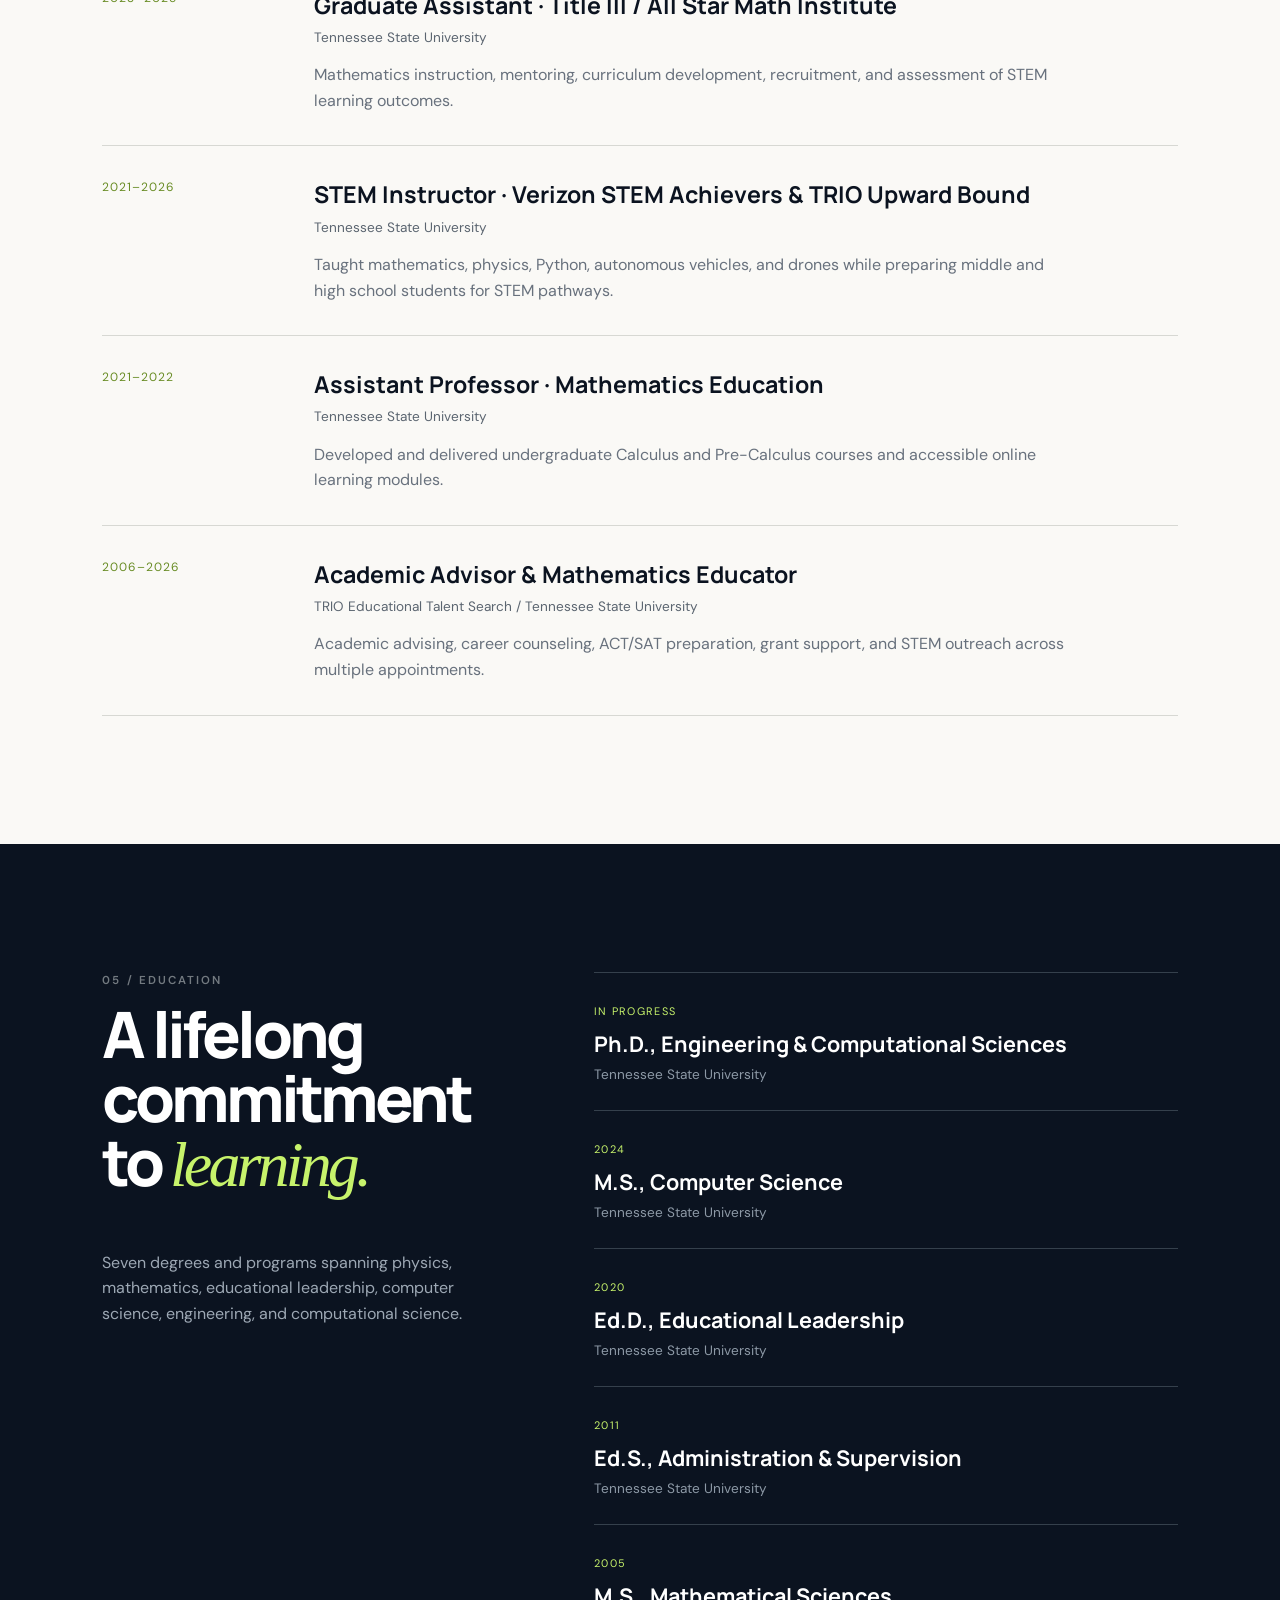
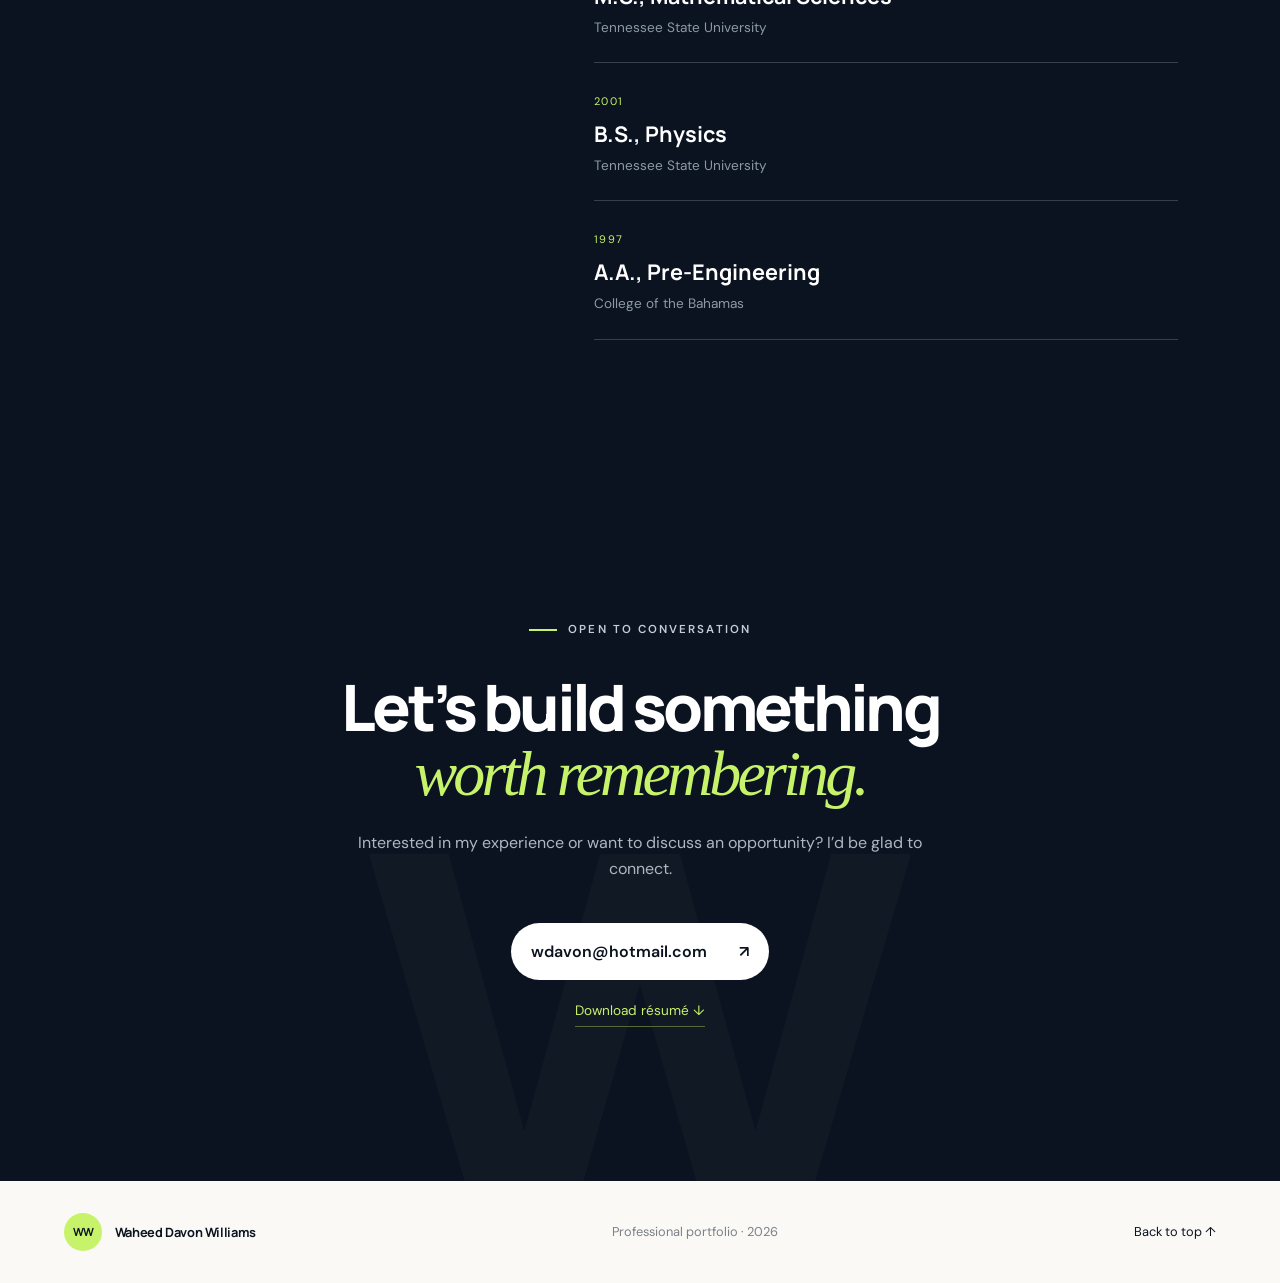
==== commit da2004a3: "Add 8-bit CPU register file project" ====
--- a/index.html
+++ b/index.html
@@ -84,6 +84,7 @@
       <div class="project-grid">
         <article class="project-card reveal"><span class="project-year">2024</span><p class="project-type">Machine learning</p><h3>Fashion MNIST CNN</h3><p>Built and evaluated a convolutional neural network across 70,000 grayscale fashion images and ten classes. The model achieved 88.82% test accuracy, with weighted precision, recall, and F1 scores of 0.89.</p><div class="project-proof"><strong>88.82%</strong><span>test accuracy</span></div><div class="project-footer"><div class="tags"><span>Python</span><span>TensorFlow</span><span>Keras</span></div><a class="artifact-link" href="assets/fashion-mnist-cnn.html">View notebook ↗</a></div></article>
         <article class="project-card reveal"><span class="project-year">2023</span><p class="project-type">Data science</p><h3>World Happiness Analysis</h3><p>Analyzed 2015–2019 global well-being data across 170 countries using correlation analysis, PCA, outlier detection, and geographic visualization. GDP showed the strongest correlation with happiness score.</p><div class="project-proof"><strong>97.6%</strong><span>variance retained by five PCs</span></div><div class="project-footer"><div class="tags"><span>PCA</span><span>pandas</span><span>Plotly</span></div><a class="artifact-link" href="assets/world-happiness-analysis.html">View notebook ↗</a></div></article>
+        <article class="project-card reveal"><span class="project-year">2023</span><p class="project-type">Computer architecture · Digital logic</p><h3>8-Bit CPU Register File</h3><p>Designed an eight-register CPU register file in Logisim Evolution with two read paths, one write path, address decoding, multiplexers, and tristate buffering built from off-the-shelf logic components.</p><div class="project-proof"><strong>8</strong><span>integrated 8-bit registers</span></div><div class="project-footer"><div class="tags"><span>Logisim</span><span>Digital logic</span><span>CPU design</span></div><a class="artifact-link" href="register-file.html">Read project ↗</a></div></article>
         <article class="project-card reveal"><span class="project-year">2023</span><p class="project-type">Database design</p><h3>Freight Forwarders System</h3><p>Designed and implemented a seven-table relational shipping database for shippers, carriers, cargo, consignees, shipments, and invoices, using DDL/DML and integrity constraints in MySQL Workbench.</p><div class="project-proof"><strong>7</strong><span>related data tables</span></div><div class="project-footer"><div class="tags"><span>MySQL</span><span>ER modeling</span><span>Logistics</span></div><a class="artifact-link" href="presentation.html">View presentation ↗</a></div></article>
         <article class="project-card reveal"><span class="project-year">2020</span><p class="project-type">Doctoral research · STEM education</p><h3>Mathematics Success at an HBCU</h3><p>A phenomenological study of ten successful African American STEM students. In-vivo coding and Dedoose analysis surfaced five themes spanning preparation, motivation, the HBCU experience, and women in STEM.</p><div class="project-proof"><strong>5</strong><span>major themes identified</span></div><div class="project-footer"><div class="tags"><span>Qualitative research</span><span>HBCU</span><span>Dedoose</span></div><a class="artifact-link" href="dissertation.html">Read dissertation ↗</a></div></article>
         <article class="project-card reveal"><span class="project-year">2005</span><p class="project-type">Applied mathematics · M.S. thesis</p><h3>Traveling Waves for the Perturbed Nonlinear Schrödinger Equation</h3><p>Graduate research in mathematical sciences examining traveling-wave solutions for a perturbed nonlinear Schrödinger equation, connecting nonlinear analysis with wave behavior.</p><div class="project-proof"><strong>42</strong><span>pages of mathematical research</span></div><div class="project-footer"><div class="tags"><span>Nonlinear waves</span><span>Differential equations</span><span>Applied mathematics</span></div><a class="artifact-link" href="traveling-waves.html">Read thesis ↗</a></div></article>
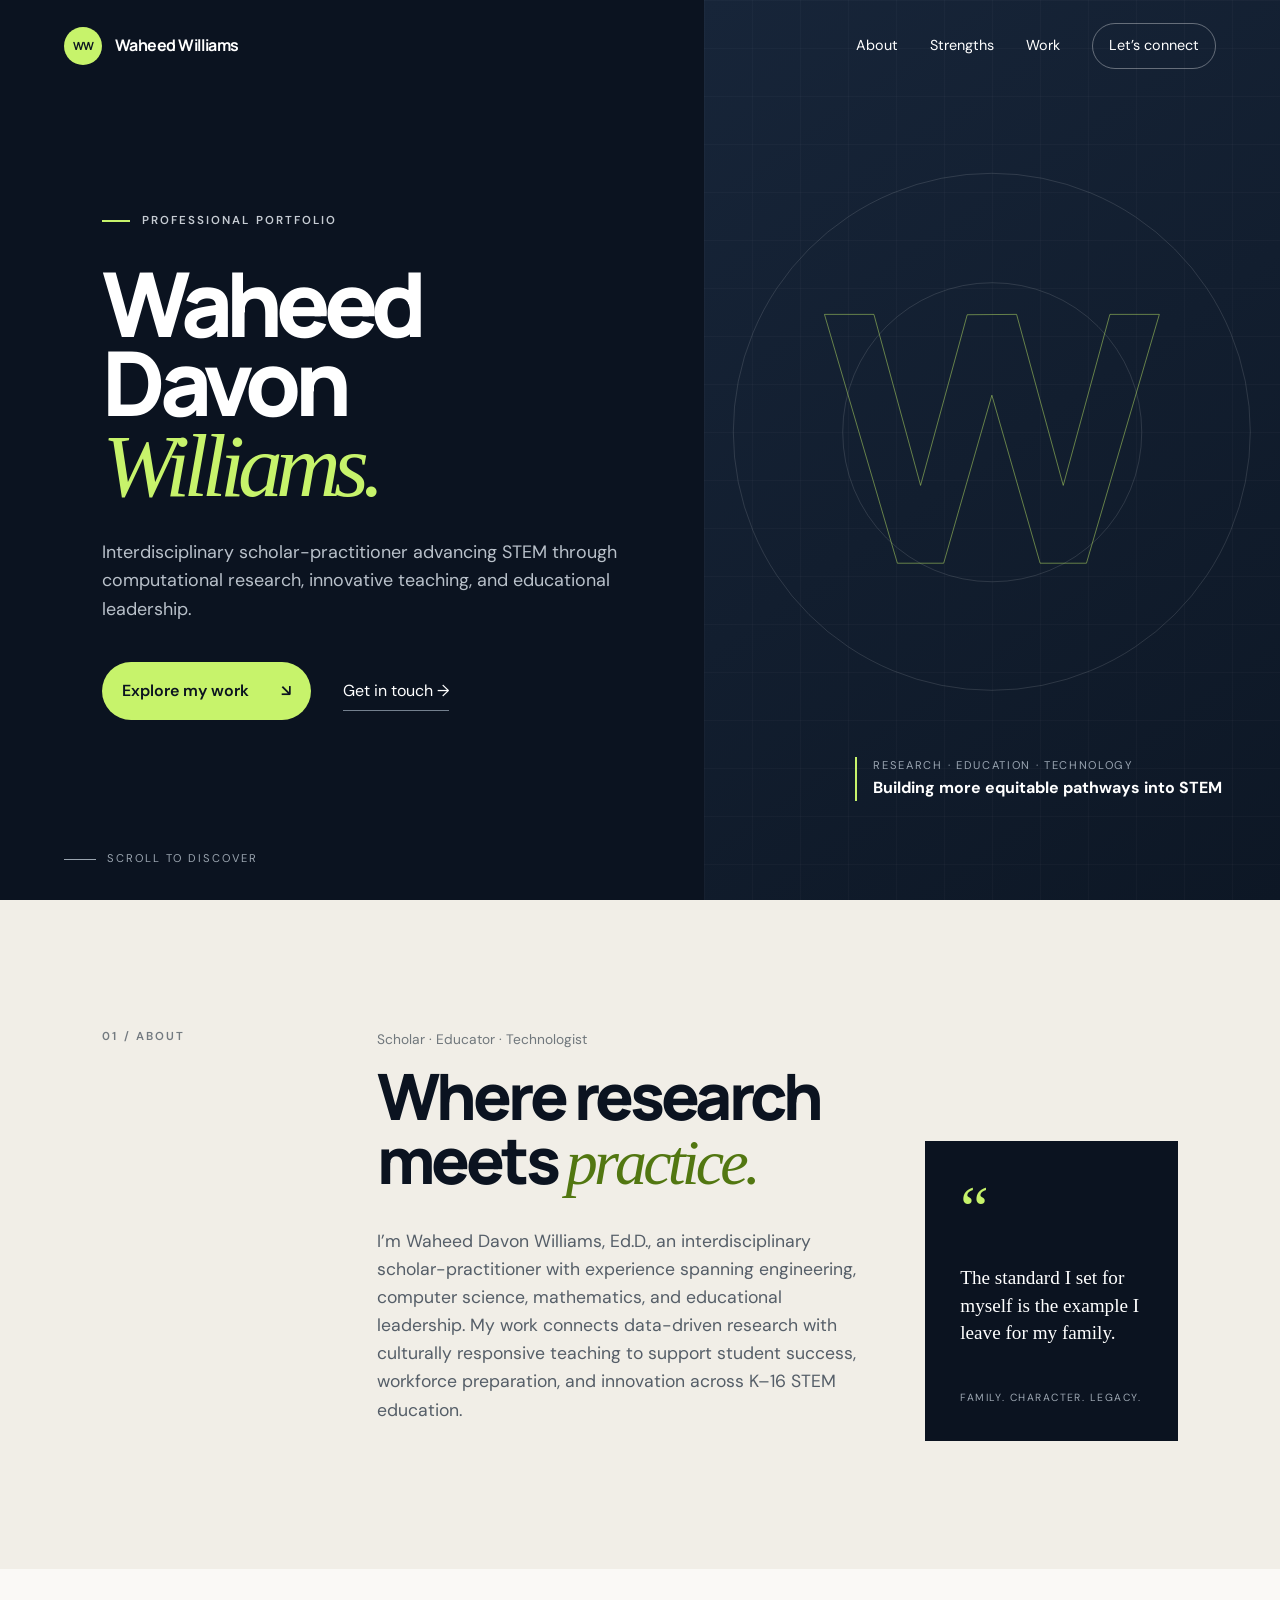
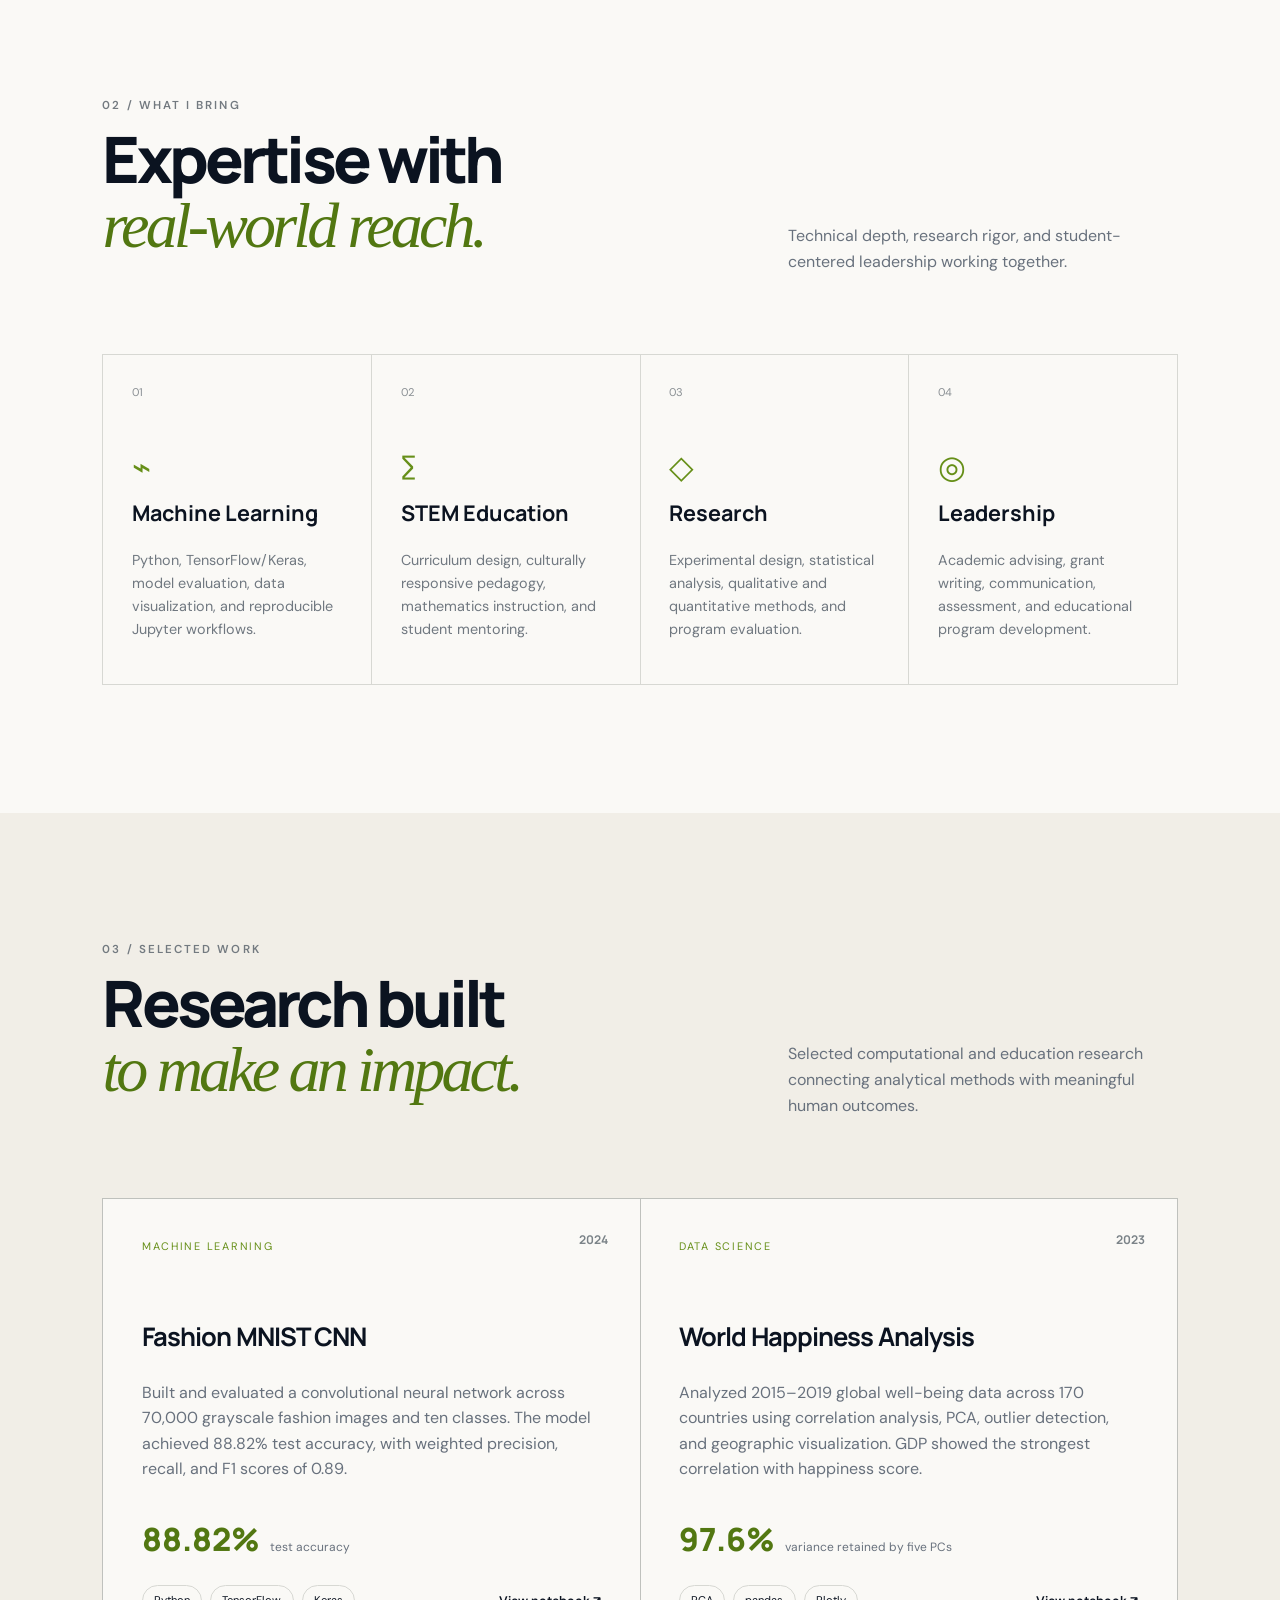
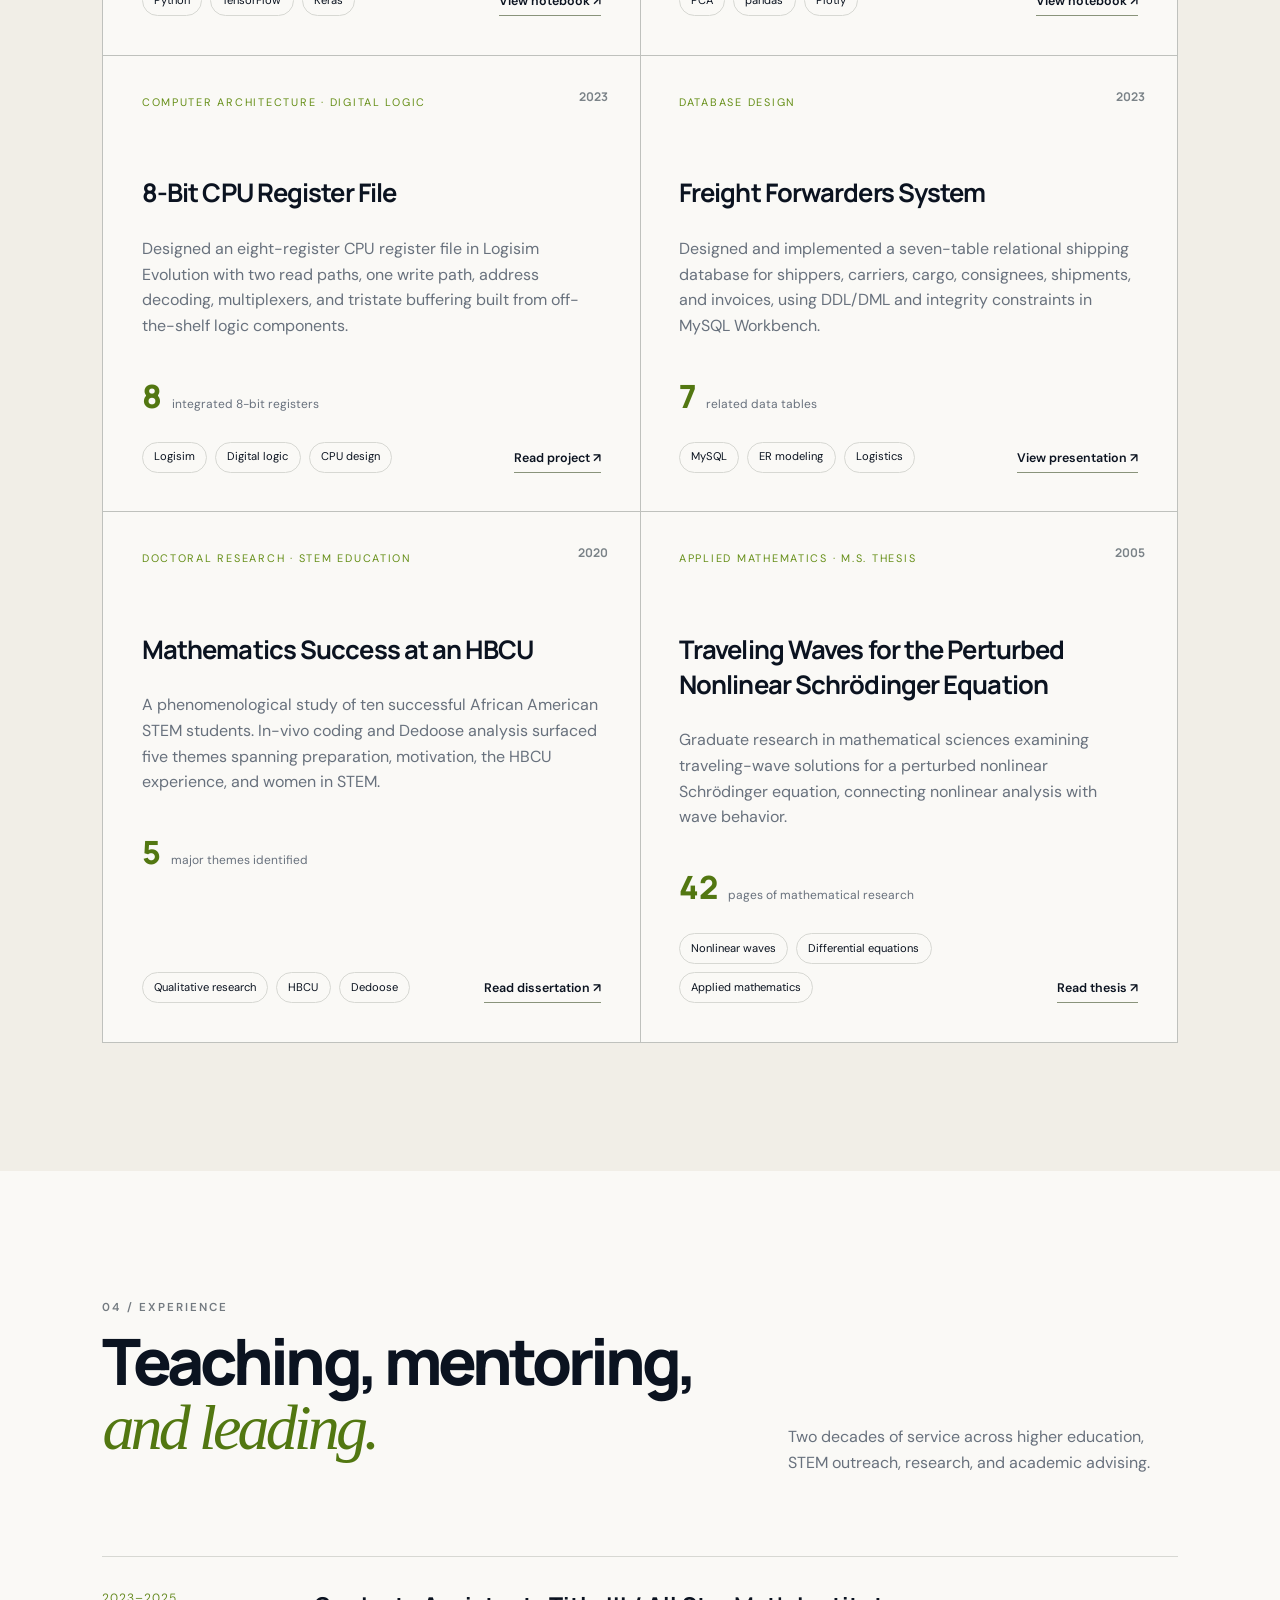
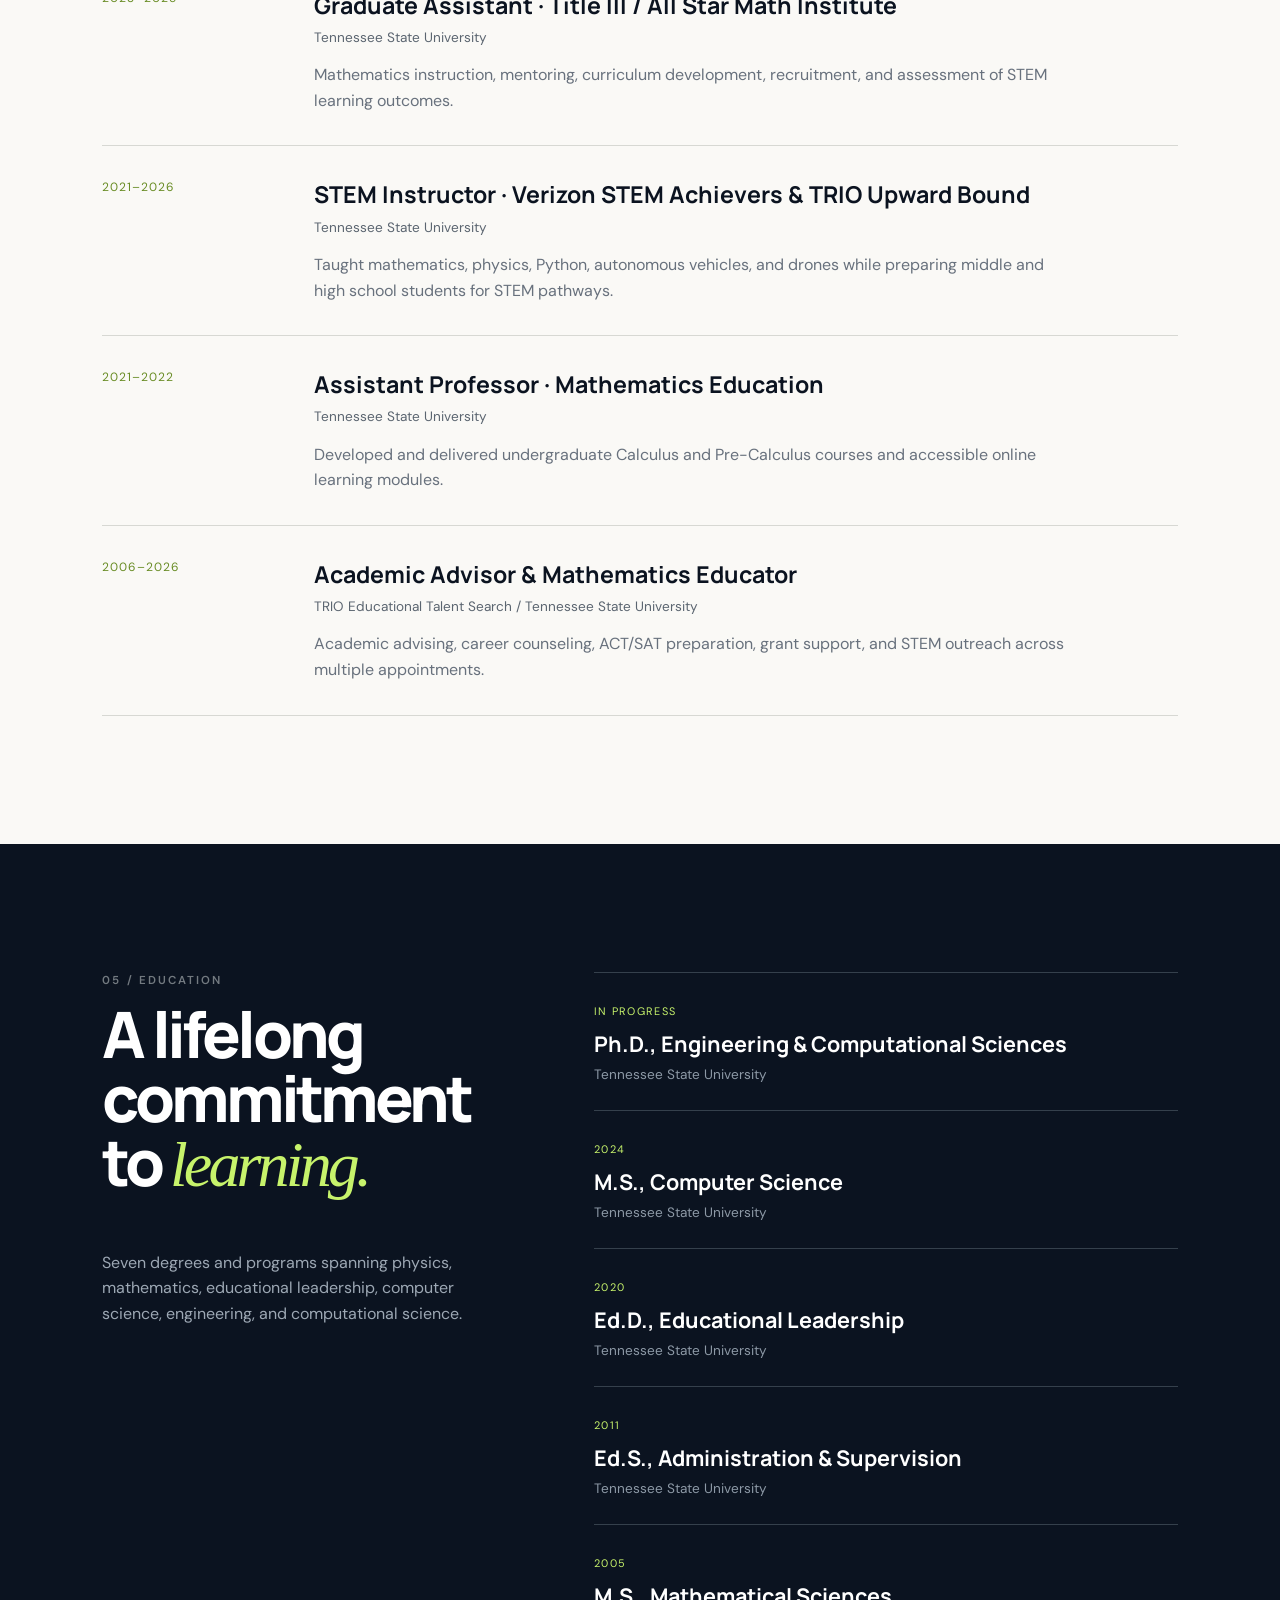
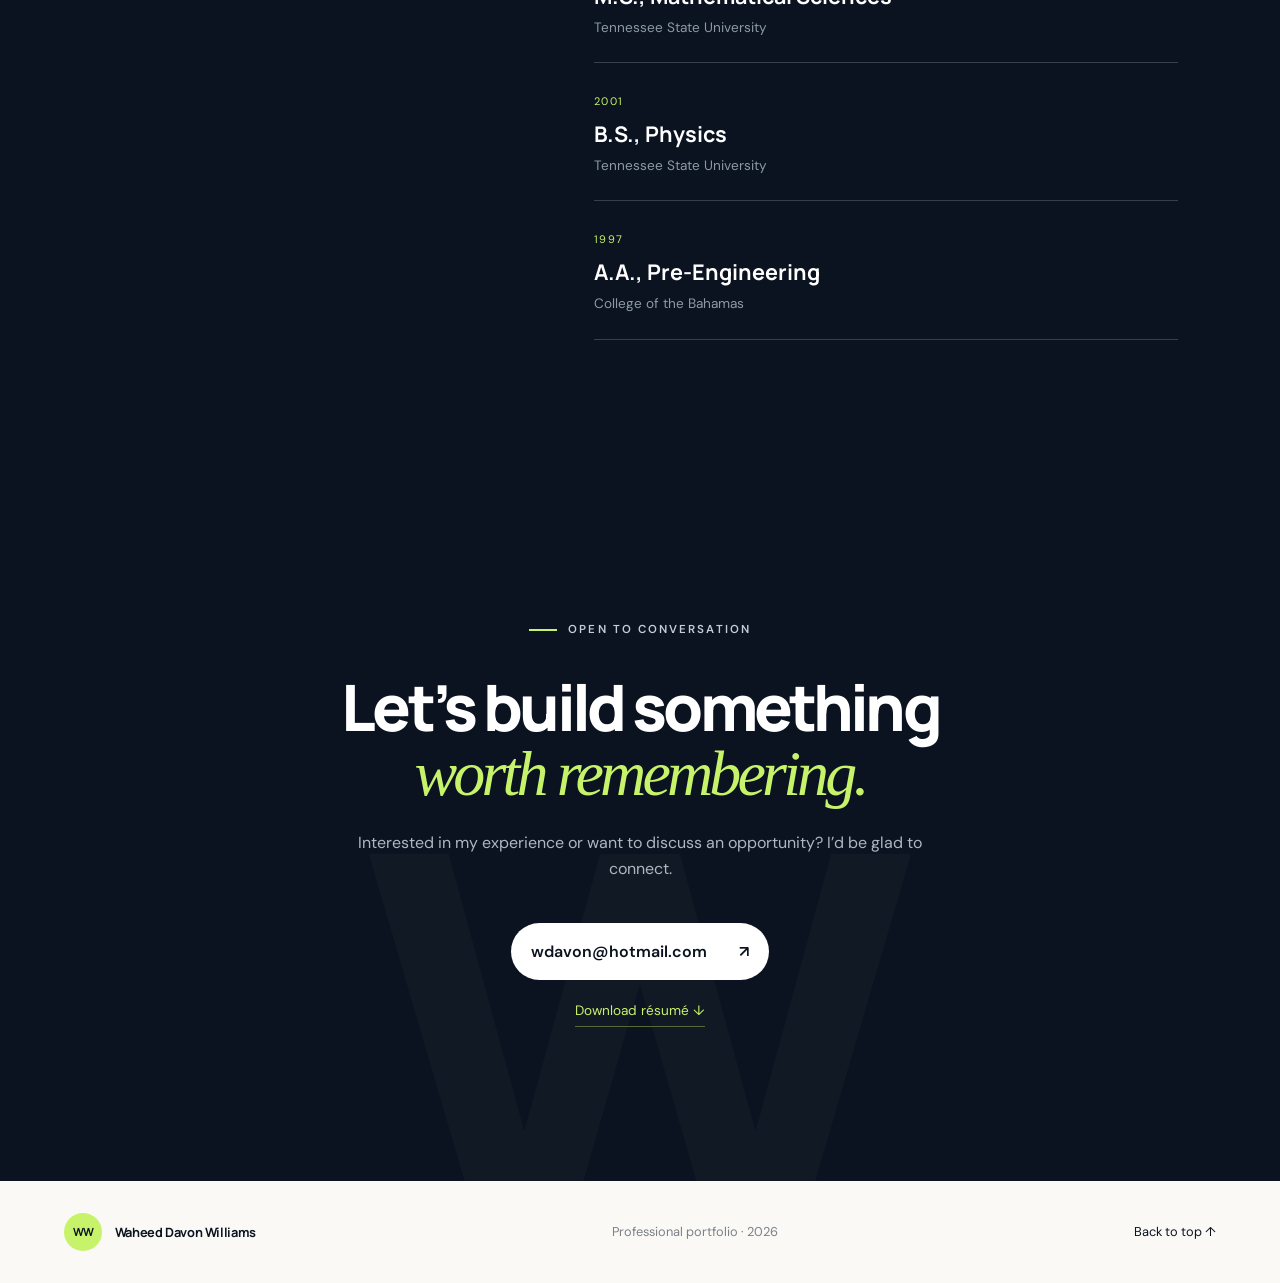
==== commit 10e9f6f8: "Update personal quote to reflect family values" ====
--- a/index.html
+++ b/index.html
@@ -58,7 +58,7 @@
       </div>
       <aside class="personal-card reveal">
         <span class="quote-mark">“</span>
-        <p>The standard I set for myself is the example I leave for my son, Davon Waheed Williams.</p>
+        <p>The standard I set for myself is the example I leave for my family.</p>
         <span class="card-label">Family. Character. Legacy.</span>
       </aside>
     </section>
